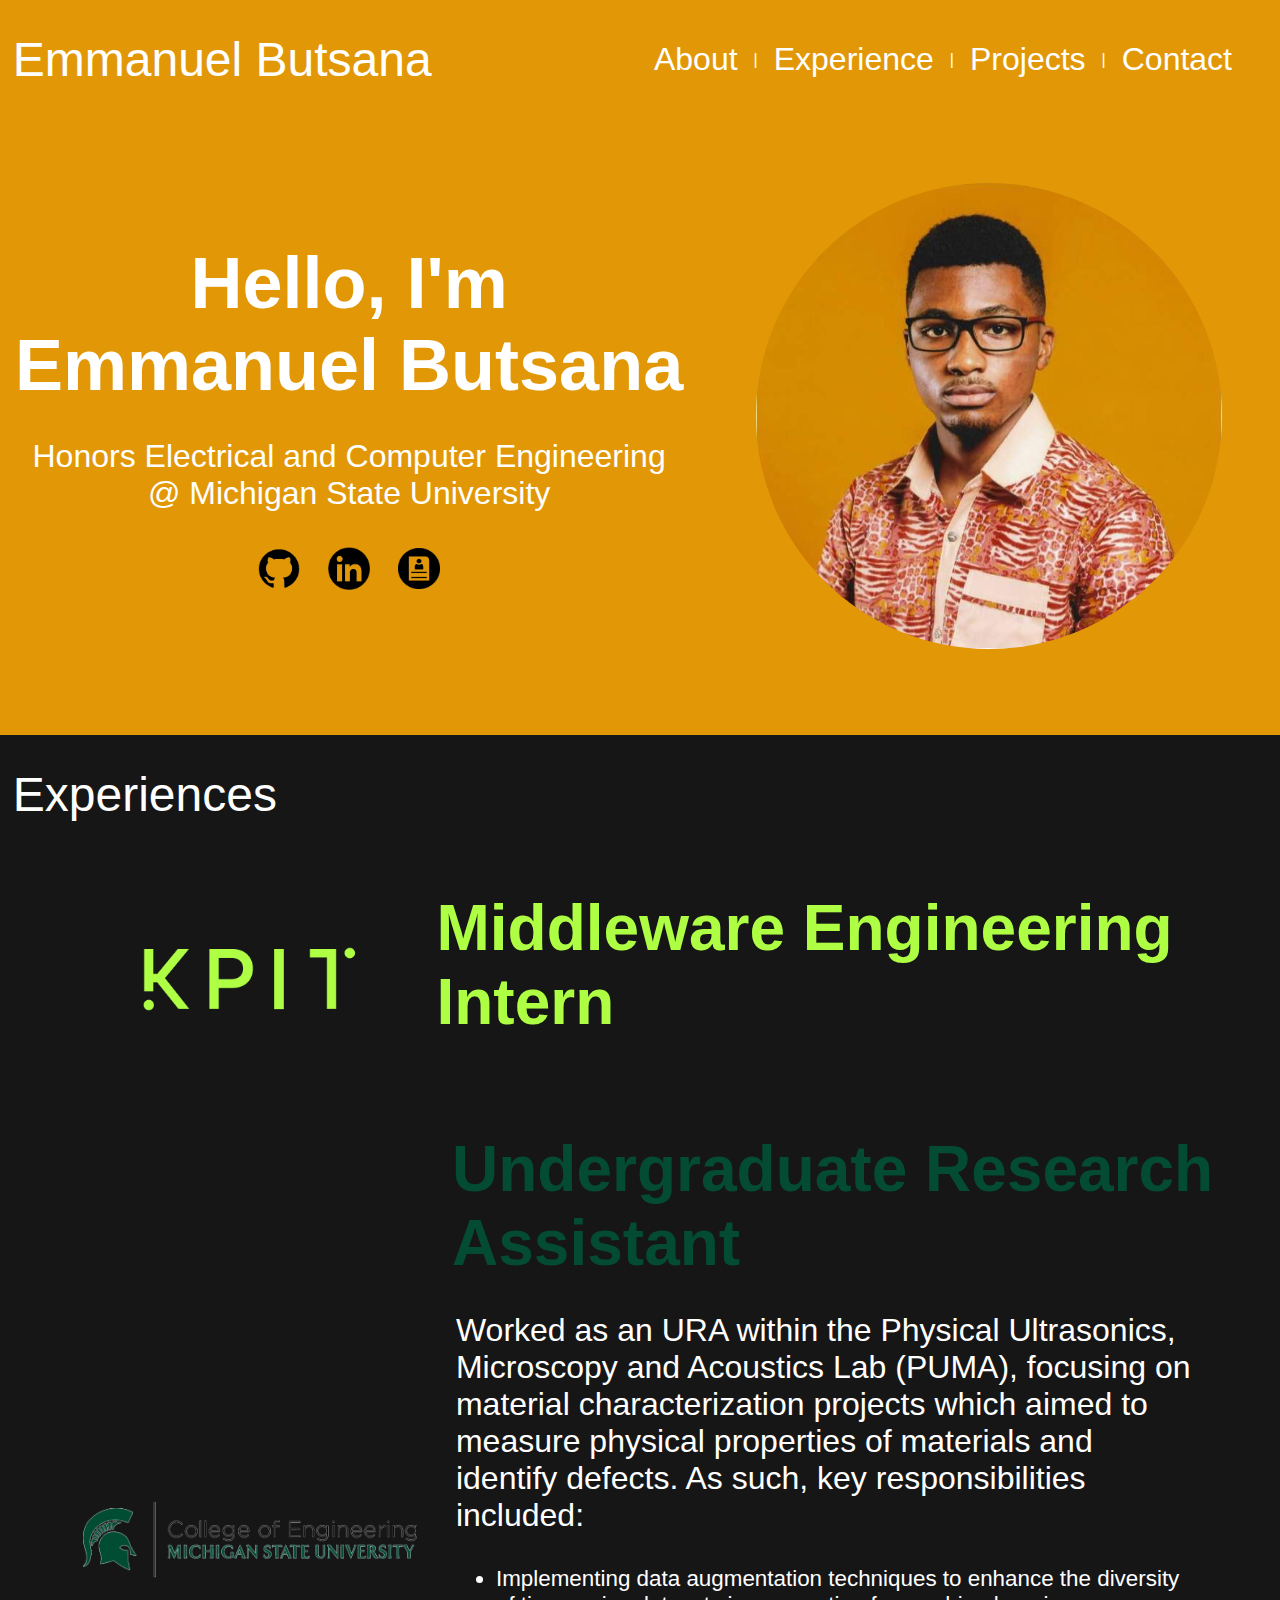
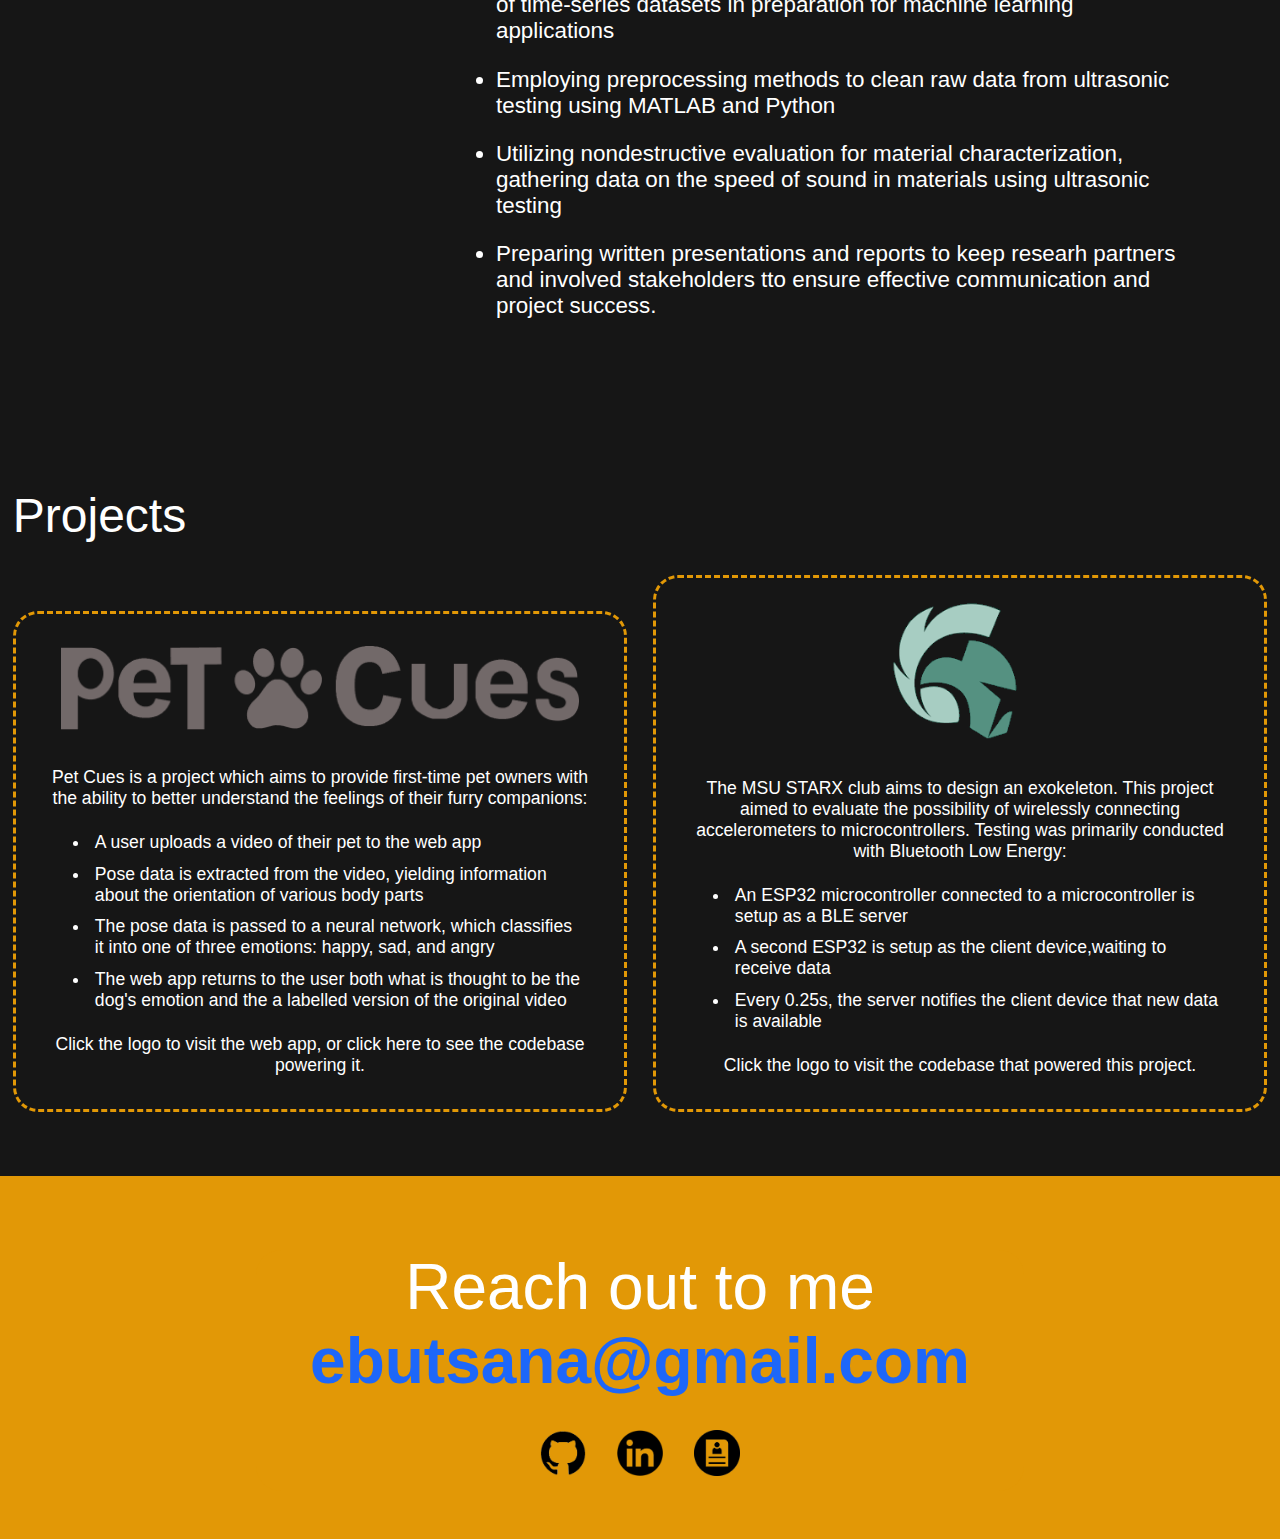
==== index.html @ bd21813c "Started adding experience 1" ====
<!DOCTYPE html>
<html>
<head>
  <meta charset="UTF-8">
  <meta name="viewport" content="width=device-width, initial-scale=1">
  <link href="./resources/css/index.css" type="text/css" rel="stylesheet">
  <link rel="icon" type="image/x-icon" href="./resources/images/favicon.png">
  <title>Emmanuel Butsana</title>
</head>
<body>
     <div class='navbar'>
          <h1 class='title'>Emmanuel Butsana </h1>
	  <div class='menuOptions'>
             <a href='#About'>About</a>
             <p class='menuSpace'> | </p>
	     <a href='#Experience'>Experience</a>
             <p class='menuSpace'> | </p>
	     <a href='#Projects'>Projects</a>
             <p class='menuSpace'> | </p>
             <a href='#Contact'>Contact</a>  
          </div>
     </div>
    
    <!--First section ("About")-->
    <div class='firstSection' id='About'>
	<div class='leftSideSection1'>
            <p class='lsSection1T1'> Hello, I'm </p>
            <p class='lsSection1T1'> Emmanuel Butsana </p>
            <div class='Spacer1'></div>
	    <p class='lsSection1T2'> Honors Electrical and Computer Engineering </p>

            <p class='lsSection1T2'> @ Michigan State University </p>
            <div class='lsSection1LH'>
                <div class='githubLogo'>
		    <a href="https://github.com/Erzatskaiser">
                        <img src="./resources/images/github.png" alt="Github">
                    </a>
                </div>

		<div class='linkedinLogo'>
                    <a href="https://www.linkedin.com/in/emmanuel-ze-butsana/">
		        <img src="./resources/images/linkedin.png" alt="LinkedIn">
                    </a>
		</div>
                
                <div class='resumeLogo'>
		    <a href="./resources/resume.pdf">
                        <img src="./resources/images/resume2.png" alt="Resume">
                    </a>
                </div>
            </div>
	</div>
	<div class='rightSideSection1'>
	    <div class='rsSection1I1'>
	        <img src="./resources/images/profile.jpg" alt="Image of Me">
	    </div>
        </div>
    </div>
    <div class="Spacer2">&nbsp;&nbsp;</div>

    <!--Second section ("Experience")-->
    <div class='secondSection' id='Experience'>
        <h1 class='title'>Experiences</h1>
        <div class='allEHolder'>
            <div class='experienceHolder'>
              <div class='MSUCoElogo'>
                <img src="./resources/images/kpit.png" alt="KPIT">
              </div>
              <div class="experienceText">
                <p class='experience2Title'>Middleware Engineering Intern</p>
              </div>
            <!--KPIT experience-->
            </div>
            <div class='experienceHolder'>
               <div class='MSUCoElogo'>
                   <img src="./resources/images/CoE.png" alt="CoE">
               </div>
               <div class='experienceText'>
	           <p class='experience1Title'>Undergraduate Research Assistant</p>
                   <div class='experience1Body'>
                   Worked as an URA within the Physical Ultrasonics, Microscopy and Acoustics Lab (PUMA), focusing on material characterization  projects
                   which aimed to measure physical properties of materials and identify defects. As such, key responsibilities included:
                   <ul class='experience1Dets'>
                       <li>Implementing data augmentation techniques to enhance the diversity of time-series datasets in preparation for machine learning applications</li>
                       <li>Employing preprocessing methods to clean raw data from ultrasonic testing using MATLAB and Python</li>
                       <li>Utilizing nondestructive evaluation for material characterization, gathering data on the speed of sound in materials using ultrasonic testing</li>
                       <li>Preparing written presentations and reports to keep researh partners and involved stakeholders tto ensure effective communication and project success.</li>
                   </ul> 
                   </div>
                </div>
            </div>
        </div>
    </div>
    

    <!--Third section("Projects")-->
    <div class="thirdSection" id="Projects">
        <h1 class='title'>Projects</h1>
        <div class='projectRow'>
            <!--Start here: Row for 4 projects -->
            <div class='projectHolder'>
                <div class='petqsLogo'>
                    <a href="https://pet-qs-mu.vercel.app/">
                        <img src="./resources/images/petqs.png" alt="PetQs">
                    </a>
                </div>
                <div class='petqsDescr'>
                Pet Cues is a project which aims to provide first-time pet owners with the ability to better understand the feelings of their furry
                companions:
                <ul class='petqsDets'>
                    <li>A user uploads a video of their pet to the web app</li>
                    <li>Pose data is extracted from the video, yielding information about the orientation of various body parts</li>
                    <li>The pose data is passed to a neural network, which classifies it into one of three emotions: happy, sad, and angry</li>
                    <li>The web app returns to the user both what is thought to be the dog's emotion and the a labelled version of the original video</li>
                </ul>
                Click the <b>logo</b> to visit the web app, or click
                <b><a class="petqsLink" href="https://github.com/MSU-AI/pet-qs/tree/main">here</a></b>
                to see the codebase powering it.
                </div>
            </div>
            
            <div class='projectHolder'>
                <div class='starxLogo'>
                    <a href="https://github.com/babamaui/esp32-starx">
                        <img src="./resources/images/StarX.png" alt="StarX">
                    </a>
                </div>
                <div class='petqsDescr'>
                The MSU STARX club aims to design an exokeleton. This project aimed to evaluate the
                possibility of wirelessly connecting accelerometers to microcontrollers. Testing was primarily
                conducted with Bluetooth Low Energy:
                <ul class='petqsDets'>
                    <li>An ESP32 microcontroller connected to a microcontroller is setup as a BLE server</li>
                    <li>A second ESP32 is setup as the client device,waiting to receive data</l>
                    <li>Every 0.25s, the server notifies the client device that new data is available</l>
                </ul>
                Click the <b>logo</b> to visit the codebase that powered this project.
                </div>
            </div>
        </div>
    </div>

    <!--Last section("Contact")-->
    <div class="fourthSection" id="Contact">
        <div class='emailReach'>
        Reach out to me
            <div class='emailAddress'>
                <a href="mailto:ebutsana@gmail.com">
                    ebutsana@gmail.com
                </a>
            </div>
            <div class='footerIcons'>
                    <div class='githubLogo'>
                        <a href="https://github.com/Erzatskaiser">
                            <img src="./resources/images/github.png" alt="Github">
                        </a>
                    </div>

                    <div class='linkedinLogo'>
                        <a href="https://www.linkedin.com/in/emmanuel-ze-butsana/">
                            <img src="./resources/images/linkedin.png" alt="LinkedIn">
                        </a>
                    </div>

                    <div class='resumeLogo'>
                        <a href="https://drive.google.com/file/d/1dKS08VZEGATgCv5RkNKvtfAXQfrnpx1d/view?usp=sharing">
                            <img src="./resources/images/resume2.png" alt="Resume">
                        </a>
                    </div>
            </div>
        </div>
    </div>
  </div>
</body>
</html>
---- resources/css/index.css ----
/*Mobile view*/
@media screen and (max-width: 900px){
    @import url('https://fonts.googleapis.com/css2?family=Inter:wght@100..900&display=swap');

    body {
        display: flex;
        flex-direction: column;
        aligh-items: center;
        width: 100vw;
        margin: 0;
        font-size: 100%;
        background-color: #e29806;
    }

    img {
        width: 100%;
        height: auto;
    }

    .menuOptions {
        display: none;
    }

    .menuSpace {
        font-family: "Inter", sans-serif;
        font-weight: 100;
        font-size: 100%;
        color: white;
        padding: 1em;
    }

    .menuOptions a {
        font-family: "Inter", sans-serif;
        font-weight: 100;
        font-size: 200%;
        text-decoration: none;
        color: white;
    }

    .menuOptions a:hover {
        font-family: "Inter", sans-serif;
        font-weight: 600;
        font-size: 200%;
        text-decoration: none;
        color: #1d67f9;

    }

    .Spacer1 {
        padding: 1em;
    }

    .Spacer2 {
        margin-top: 2%;
        height: 10%;
    }

    .Spacer3 {
        margin-top: 5%;
        height: 50%;
        background-color: #161616;
    }

    .githubLogo {
        width: auto;
    }

    .MSUCoElogo {
        width: 70%;
        padding-left: 1.2em;
        padding-right: 1.2em;
    }

    .MSUCoElogo img {
        width: 100%;
        height: auto;
    }

    .githubLogo img {
        width: 60%;
        height: auto;
        margin: auto;
    }

    @keyframes shaking {
        from {
            transform: rotate(0turn);
        }

        to {
            transform: rotate(1turn);
        }
    }

    .githubLogo img:hover {
        width: 60%;
        height: auto;
        margin: auto;
        animation: shaking 120ms 1 linear;
    }

    .linkedinLogo {
        width: auto;
    }

    .linkedinLogo img {
        width: 60%;
        height: auto;
        margin: auto;
    }

    .linkedinLogo img:hover{
        width: 60%;
        height: auto;
        margin: auto;
        animation: shaking 120ms 1 linear;
    }

    .resumeLogo {
        width: auto;
    }

    .resumeLogo img {
        width: 60%;
        height: auto;
        margin: auto;
    }

    .resumeLogo img:hover{
        width: 60%;
        height: auto;
        margin: auto;
        animation: shaking 120ms 1 linear;
    }

    .rsSection1I1 img {
        width: 120%;
        max-width: 120%;
        border-radius: 50%;
    }

    .rsSection1I1 img:hover{
        box-shadow: 0 0 5px 10px #f0a105;
    }

    .navbar {
        display: flex;
        justify-content: space-between;
        align-items: center;
        width: 100%;
        margin-bottom: 5%;
        background-color: #e29806;
    }

    .firstSection{
        display: flex;
        flex-direction: column;
        background-color: #e29806;
        margin: auto;
        width: 100%;
    }

    .secondSection{
        display: flex;
        flex-direction: column;
        background-color: #161616;
        margin: auto;
        padding-bottom: 3em;
        width: 100%;
    }

    .thirdSection{
        display: flex;
        flex-direction: column;
        background-color: #161616;
        padding-bottom: 3em;
    }

    .fourthSection{
        display:flex;
        align-items:center;
        flex-direction: column;
        background-color: #e29806;
        padding-top: 2em;
        padding-bottom:1em;
        text-align: center;
    }

    .allEHolder {
        display: flex;
        flex-direction: column;
        align-items: center;
    }

    .experienceHolder{
        display: flex;
        border-radius: 25px;
        flex-direction: column;
        align-items: center;
        color: white;
        width: 75%;
        padding: 1.5em;
    }

    .experienceHolder:hover{
        color: #0a0a0a;
        border-style: solid;
        box-shadow: 0 0 5px 10px #0a0a0a;
    }

    .experience1Title{
        font-family: "Inter", sans-serif;
        padding-bottom: 0.5em;
        font-weight: 800;
        font-size: 160%;
        color: #034c33;
        margin: auto;
    }

    .experience2Title{
      font-family: "Inter", sans-serif;
      padding-bottom: 0.5em;
      font-weight: 800;
      font-size: 160%;
      color: #AEFE44;
      margin: auto;
    }

    .experience1Body{
        font-family: "Inter", sans-serif;
        font-weight: 100;
        font-size: 130%;
        color: white;
        width: 95%;
        margin: auto;
    }

    .experienceText{
        display: flex;
        width:90%;
        flex-direction: column;
        align-items: end;
    }

    .experience1Dets li{
        margin-bottom: 1em;
        font-size: 70%;
    }

    .projectRow{
        display: flex;
        align-items: center;
        width: 95%;
        margin: auto;
    }

    .projectHolder{
        display: flex;
        flex-direction: column;
        font-family: "Inter", sans-serif;
        color: #e29806;
        align-items: center;
        text-align: center;
        width: 35%;
        padding: 1em;
        margin: auto;
        border-radius: 25px;
        margin-bottom: 1em;
        border-style: dashed;
    }

    .petqsLink{
        color: white;
        text-decoration: none;
    }

    .petqsDets li{
        padding: 0.3em;
    }

    .petqsDets{
        display: none;
        flex-direction: column;
        text-align: start;
    }

    .petqsDescr{
        font: "Inter", sans-serif;
        font-weight: 100;
        font-size: 90%;
        color: white;
        margin-top: 1em;
        margin-bottom: 1em;
        margin-left: 1em;
        margin-right: 1em;
    }

    .projectHolder:hover{
        color: #1d67f9;
        box-shadow: 0 0 5px 10px #1d67f9;
    }

    .petqsLogo{
        padding: 1em;
        width: 90%;
        height: auto;
        margin: auto;
    }

    .starxLogo{
        width: 30%;
        height: auto;
    }

    .lsSection1LH{
        display: flex;
        flex-direction: row;
        margin-top: 5%;
        width: 90%;
        margin-bottom: 1.5em;
        justify-content: center;
        align-items: center;
        padding: 0%;
    }

    .footerIcons{
        display: flex;
        flex-direction: row;
        margin-top: 0.1em;
        width: 50%;
        justify-content: center;
        align-items: center;
        padding: 0%;
    }

    .leftSideSection1{
        display: flex;
        flex-direction: column;
        font-family: "Inter", sans-serif;
        color: white;
        width: 90%;
        align-items: center;
        text-align: center;
        margin: auto;
    }

    .lsSection1T1{
        font-size: 3em;
        font-weight: 800;
        margin: auto;
        text-align: center;
    }

    .lsSection1T2{
        font-size: 2em;
        font-weight: 100;
        margin: auto;
        margin-top: -0.5em;
        margin-bottom: 0.5em;
    }

    .rightSideSection1{
        width: 40%;
        margin: auto;
        text-align: center;
    }

    .emailReach{
        display: flex;
        flex-direction:  column;
        font-family: "Inter", sans-serif;
        font-weight: 200;
        font-size: 250%;
        color: white;
        background-color: #e29806;
        border-radius: 25px;
        margin-top: 0.4em;
        width: 90%;
        align-items: center;
        justify-content: center;
    }

    .emailAddress{
        color: #1d67f9;
        font-size: 70%;
        font-weight: 700;
    }

    .emailAddress a{
        color: #1d67f9;
        text-decoration: none;
    }

    .title {
        font-family: "Inter", sans-serif;
        font-weight: 200;
        font-size: 2em;
        color:white;
        margin-left: 2%;
    }

}

/*Desktop view*/
@media screen and (min-width: 900px){
    @import url('https://fonts.googleapis.com/css2?family=Inter:wght@100..900&display=swap');

    body {
        display: flex;
        flex-direction: column;
        aligh-items: center;
        width: 100vw;
        margin: 0;
        font-size: 100%;
        background-color: #e29806;
    }

    img {
        width: 100%;
        height: auto;
    }

    .menuOptions {
        display: flex;
        align-items: center;
        padding-right: 3em;
        float: right;
    }

    .menuSpace {
        font-family: "Inter", sans-serif;
        font-weight: 100;
        font-size: 100%;
        color: white;
        padding: 1em;
    }

    .menuOptions a {
        font-family: "Inter", sans-serif;
        font-weight: 100;
        font-size: 200%;
        text-decoration: none;
        color: white;
    }

    .menuOptions a:hover {
        font-family: "Inter", sans-serif;
        font-weight: 100;
        font-size: 200%; 
        text-decoration: none;
        color: #1d67f9;

    }

    .Spacer1 {
        padding: 1em;
    }

    .Spacer2 {
        margin-top: 5%;
        height: 50%;
    }

    .Spacer3 {
        margin-top: 5%;
        height: 50%;
        background-color: #161616;
    }

    .githubLogo {
        width: auto;
    }

    .MSUCoElogo {
        width: 30%;
        padding-left: 1.2em;
        padding-right: 1.2em;
    }

    .MSUCoElogo img {
        width: 100%;
        height: auto;
    }

    .githubLogo img {
        width: 60%;
        height: auto;
        margin: auto;
    }

    @keyframes shaking {
        from {
            transform: rotate(0turn);
        }

        to {
            transform: rotate(1turn);
        }
    }

    .githubLogo img:hover {
        width: 60%;
        height: auto;
        margin: auto;
        animation: shaking 120ms 1 linear;
    }

    .linkedinLogo {
        width: auto;
    }

    .linkedinLogo img {
        width: 60%;
        height: auto;
        margin: auto;
    }

    .linkedinLogo img:hover{
        width: 60%;
        height: auto;
        margin: auto;
        animation: shaking 120ms 1 linear;
    }

    .resumeLogo {
        width: auto;
    }

    .resumeLogo img {
        width: 60%;
        height: auto;
        margin: auto;
    }

    .resumeLogo img:hover{
        width: 60%;
        height: auto;
        margin: auto;
        animation: shaking 120ms 1 linear;
    }

    .rsSection1I1 img {
        width: 80%;
        max-width: 100%;
        border-radius: 50%;
    }

    .rsSection1I1 img:hover{
        margin: auto;
        box-shadow: 0 0 5px 10px #f0a105;
    }

    .navbar {
        display: flex;
        justify-content: space-between;
        align-items: center;
        width: 100%;
        margin-bottom: 5%;
        background-color: #e29806;
    }

    .firstSection{
        display: flex;
        flex-direction: row;
        background-color: #e29806;
        margin: auto;
        width: 100%;
    }

    .secondSection{
        display: flex;
        flex-direction: column;
        background-color: #161616;
        margin: auto;
        padding-bottom: 5em;
        width: 100%;
    }

    .thirdSection{
        display: flex;
        flex-direction: column;
        background-color: #161616;
        padding-bottom: 3em;
    }

    .fourthSection{
        display:flex;
        align-items:center;
        flex-direction: column;
        background-color: #e29806;
        padding-top: 3em;
        padding-bottom:3em;
        text-align: center;
    }

    .allEHolder {
        display: flex;
        flex-direction: column;
        align-items: center;
    }

    .experienceHolder{
        display: flex;
        border-radius: 25px;
        flex-direction: row;
        align-items: center;
        color: white;
        width: 90%;
        padding: 1.5em;
    }

    .experienceHolder:hover{
        color: #0a0a0a;
        border-style: solid;
        box-shadow: 0 0 5px 10px #0a0a0a;
    }

    .experience1Title{
        font-family: "Inter", sans-serif;
        padding-bottom: 0.5em;
        font-weight: 800;
        font-size: 400%;
        color: #034c33;
        margin: auto;
        padding-left: 2%;
    }

    .experience2Title{
      font-family: "Inter", sans-serif;
      padding-bottom: 0.5em;
      font-weight: 800;
      font-size: 400%;
      color: #AEFE44;
      margin: auto;
    }

    .experience1Body{
        font-family: "Inter", sans-serif;
        font-weight: 100;
        font-size: 200%;
        color: white;
        width: 95%;
        margin: auto;
    }

    .experienceText{
        display: flex;
        width:70%;
        flex-direction: column;
        align-items: end;
    }

    .experience1Dets li{
        margin-bottom: 1em;
        font-size: 70%;
    }

    .projectRow{
        display: flex;
        flex-direction: row;
        align-items: center;
        margin: auto;
    }

    .projectHolder{
        display: flex;
        flex-direction: column;
        font-family: "Inter", sans-serif;
        color: #e29806;
        align-items: center;
        text-align: center;
        max-width: 45%;
        padding: 1em;
        margin: auto;
        border-radius: 25px;
        margin-bottom: 1em;
        border-style: dashed;
    }

    .petqsLink{
        color: white;
        text-decoration: none;
    }

    .petqsDets li{
        padding: 0.3em;
    }

    .petqsDets{
        display: flex;
        flex-direction: column;
        text-align: start;
    }

    .petqsDescr{
        font: "Inter", sans-serif;
        font-weight: 100;
        font-size: 110%;
        color: white;
        margin-top: 1em;
        margin-bottom: 1em;
        margin-left: 1em;
        margin-right: 1em;
    }

    .projectHolder:hover{
        color: #1d67f9;
        box-shadow: 0 0 5px 10px #1d67f9;
    }

    .petqsLogo{
        padding: 1em;
        width: 90%;
        height: auto;
        margin: auto;
    }

    .starxLogo{
        width: 30%;
        height: auto;
    }

    .lsSection1LH{
        display: flex;
        flex-direction: row;
        margin-top: 5%;
        width: 30%;
        justify-content: center;
        align-items: center;
        padding: 0%;
    }

    .footerIcons{    
        display: flex;
        flex-direction: row;
        margin-top: 0.3em;
        width: 30%;
        justify-content: center;
        align-items: center;
        padding: 0%;
    }

    .leftSideSection1{
        display: flex;
        flex-direction: column;
        font-family: "Inter", sans-serif;
        color: white;
        width: 60%;
        align-items: center;
        text-align: center;
        margin: auto;
    }

    .lsSection1T1{
        font-size: 4.5em;
        font-weight: 800;
        margin: auto;
    }

    .lsSection1T2{
        font-size: 2em;
        font-weight: 100;
        margin: auto;
    }

    .rightSideSection1{
        width: 50%;
        margin: auto;
        text-align: center;    
    }

    .emailReach{
        display: flex;
        flex-direction:  column;
        font-family: "Inter", sans-serif;
        font-weight: 200;
        font-size: 400%;
        color: white;
        background-color: #e29806;
        border-radius: 25px;
        margin-top: 0.4em;
        width: 60%;
        align-items: center;
        justify-content: center;
    }

    .emailAddress{
        color: #1d67f9;
        font-weight: 700;
    }

    .emailAddress a{
        color: #1d67f9;
        text-decoration: none;
    }

    .title {
        font-family: "Inter", sans-serif;
        font-weight: 200;
        font-size: 3em;
        color:white;
        margin-left: 1%;
    }
}
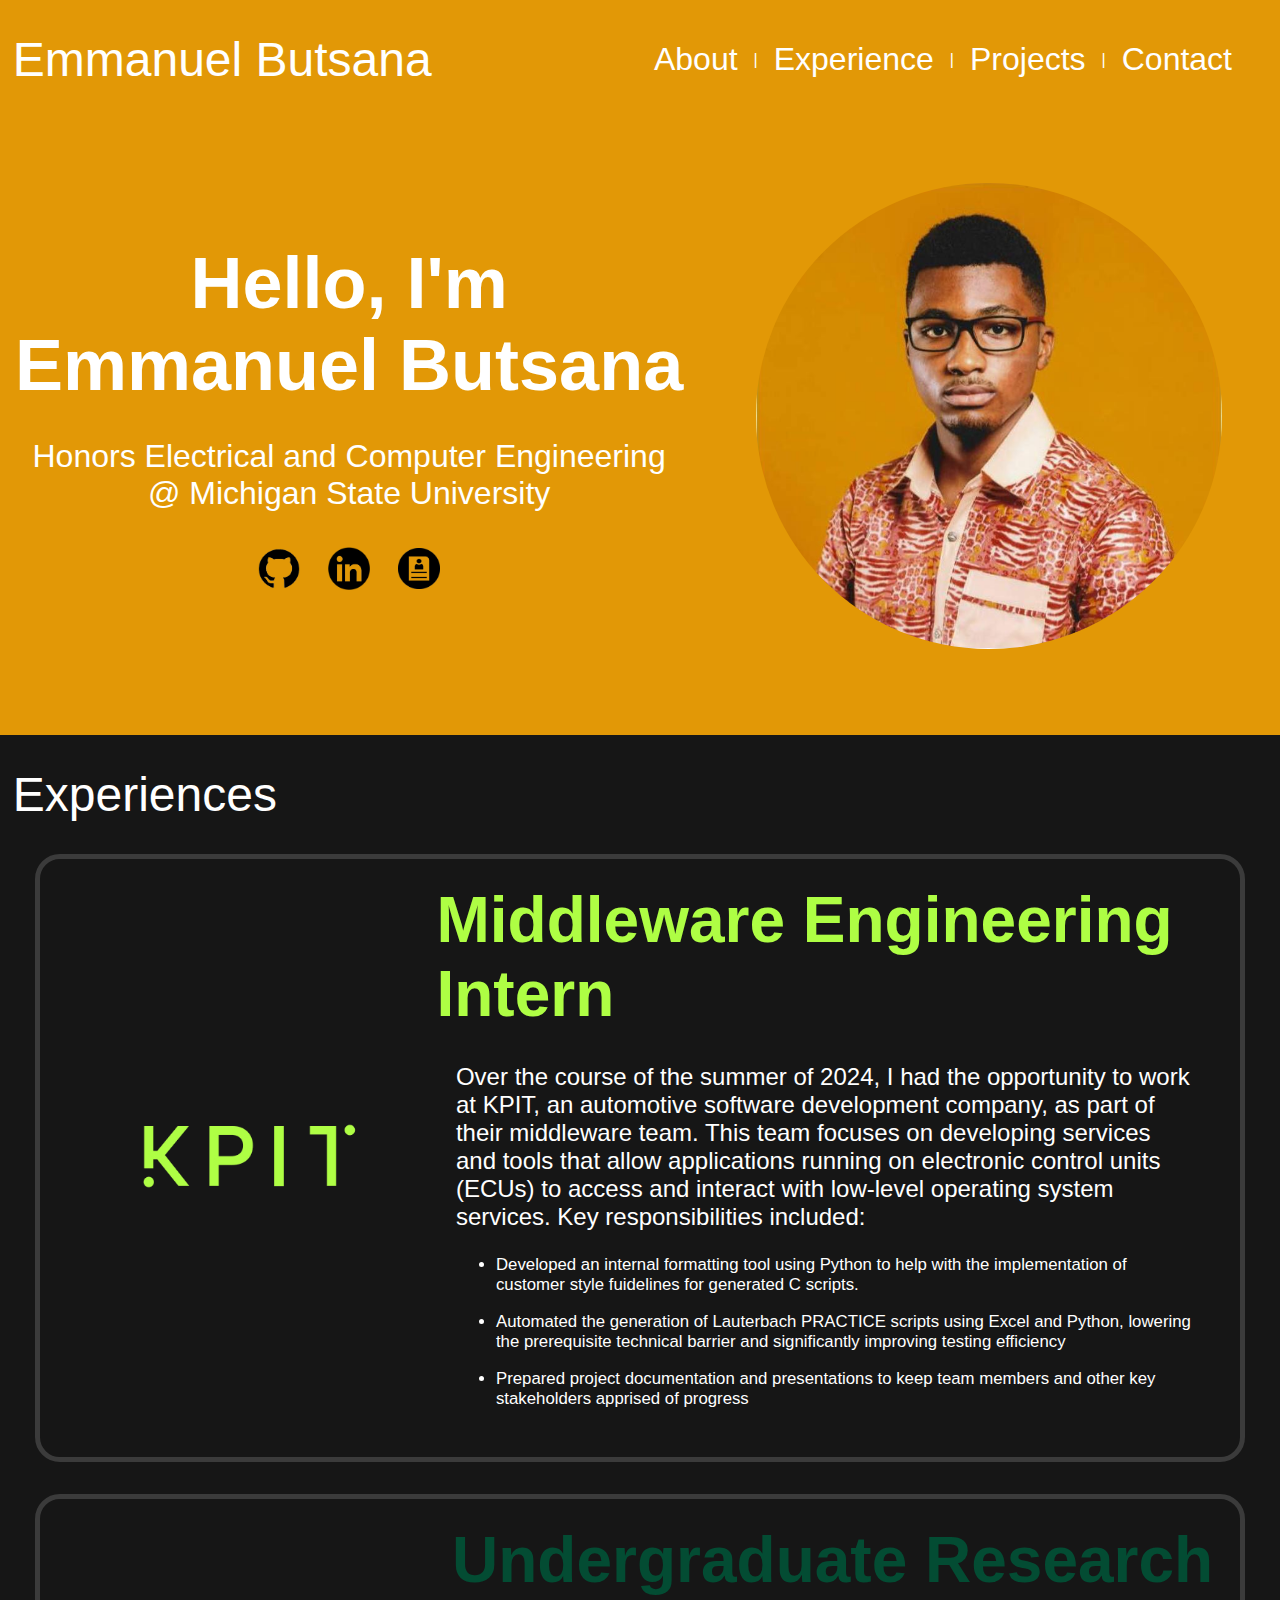
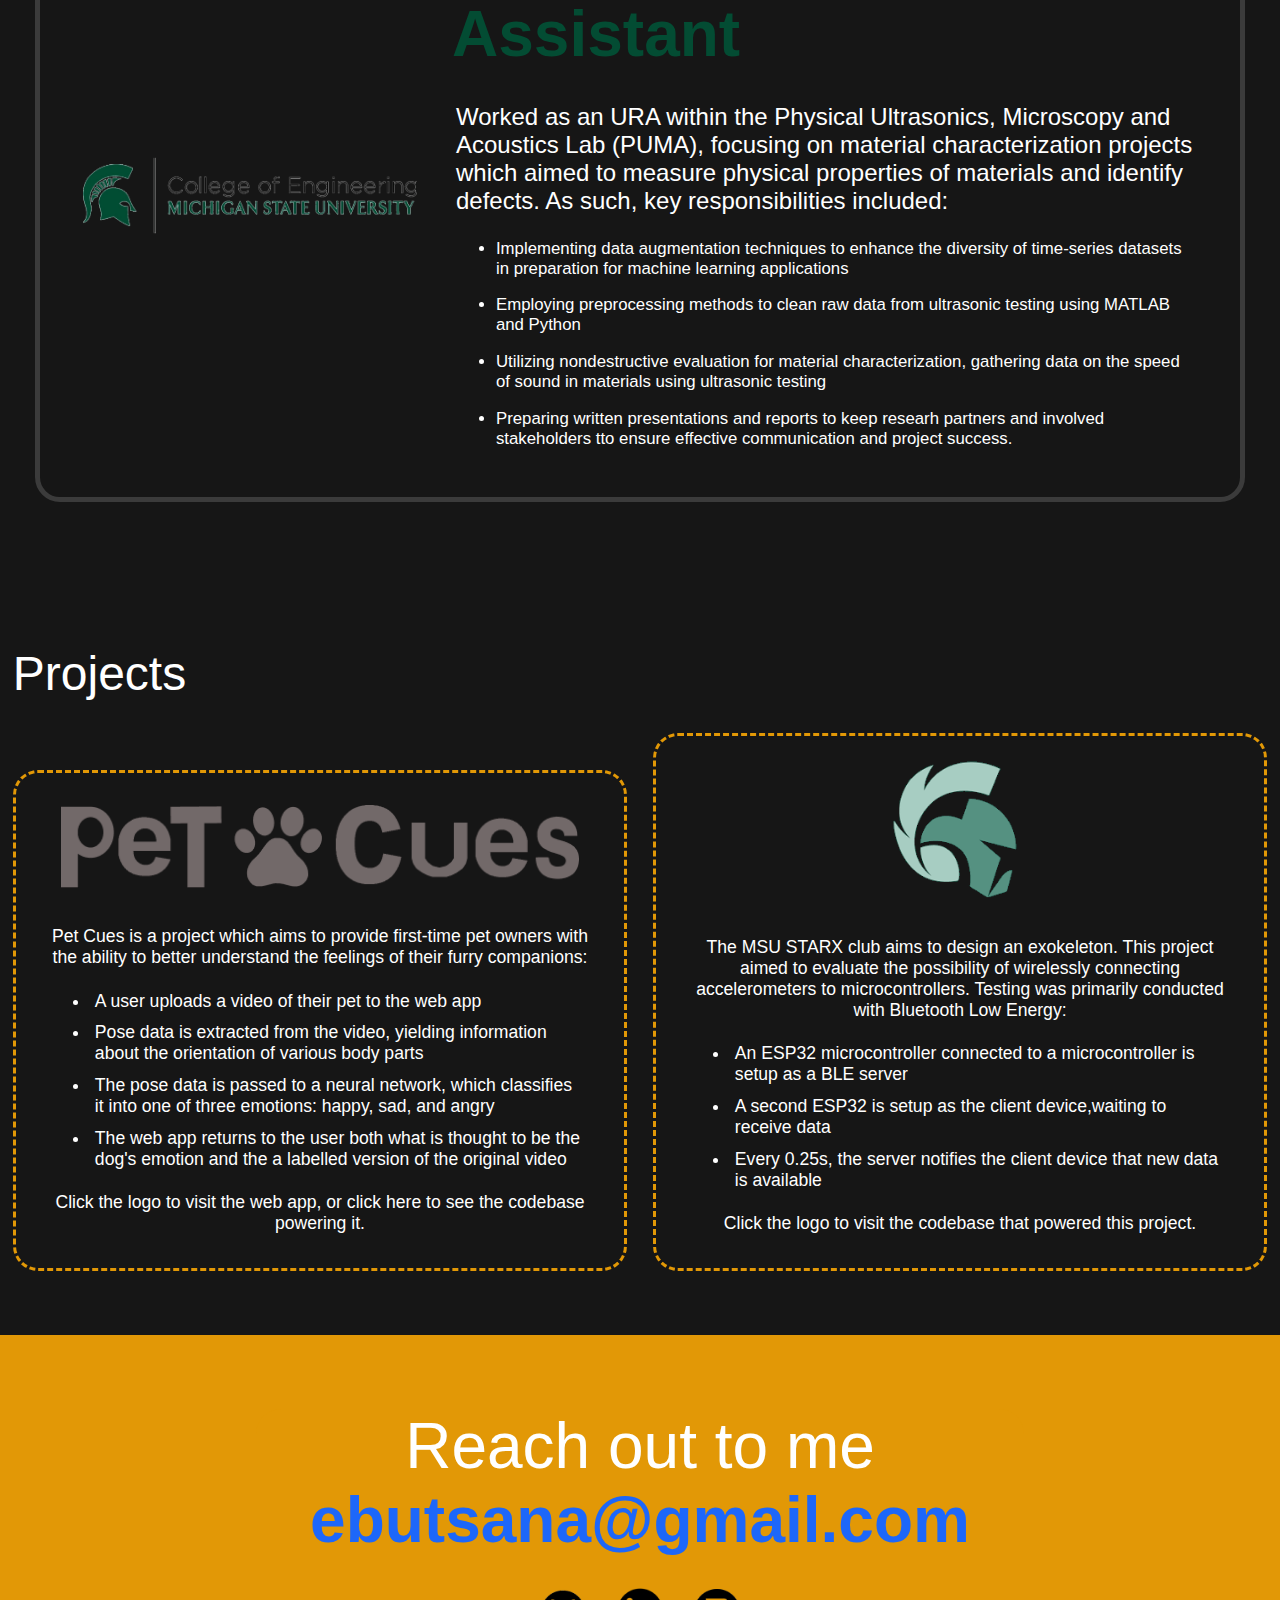
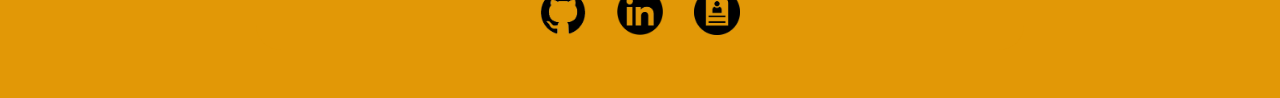
==== commit 51034f19: "Completed experience 1" ====
--- a/index.html
+++ b/index.html
@@ -68,15 +68,22 @@
               </div>
               <div class="experienceText">
                 <p class='experience2Title'>Middleware Engineering Intern</p>
+                <div class=experience1Body>
+                Over the course of the summer of 2024, I had the opportunity to work at KPIT, an automotive software development company, as part of their middleware team. This team focuses on developing services and tools that allow applications running on electronic control units (ECUs) to access and interact with low-level operating system services. Key responsibilities included: 
+                  <ul class="experience1Dets">
+                    <li>Developed an internal formatting tool using Python to help with the implementation of customer style fuidelines for generated C scripts.</li>
+                    <li>Automated the generation of Lauterbach PRACTICE scripts using Excel and Python, lowering the prerequisite technical barrier and significantly improving testing efficiency</li>
+                    <li>Prepared project documentation and presentations to keep team members and other key stakeholders apprised of progress</li>
+                  </ul>
+                </div>
               </div>
-            <!--KPIT experience-->
             </div>
             <div class='experienceHolder'>
                <div class='MSUCoElogo'>
                    <img src="./resources/images/CoE.png" alt="CoE">
                </div>
                <div class='experienceText'>
-	           <p class='experience1Title'>Undergraduate Research Assistant</p>
+	             <p class='experience1Title'>Undergraduate Research Assistant</p>
                    <div class='experience1Body'>
                    Worked as an URA within the Physical Ultrasonics, Microscopy and Acoustics Lab (PUMA), focusing on material characterization  projects
                    which aimed to measure physical properties of materials and identify defects. As such, key responsibilities included:
--- a/resources/css/index.css
+++ b/resources/css/index.css
@@ -606,12 +606,16 @@
         align-items: center;
         color: white;
         width: 90%;
+        border-style: solid;
+        border-width: 5px;
+        border-color: #3b3b3b;
         padding: 1.5em;
+        margin-bottom: 2em;
     }
 
     .experienceHolder:hover{
         color: #0a0a0a;
-        border-style: solid;
+        border-style: solid 10px;
         box-shadow: 0 0 5px 10px #0a0a0a;
     }
 
@@ -637,7 +641,7 @@
     .experience1Body{
         font-family: "Inter", sans-serif;
         font-weight: 100;
-        font-size: 200%;
+        font-size: 150%;
         color: white;
         width: 95%;
         margin: auto;
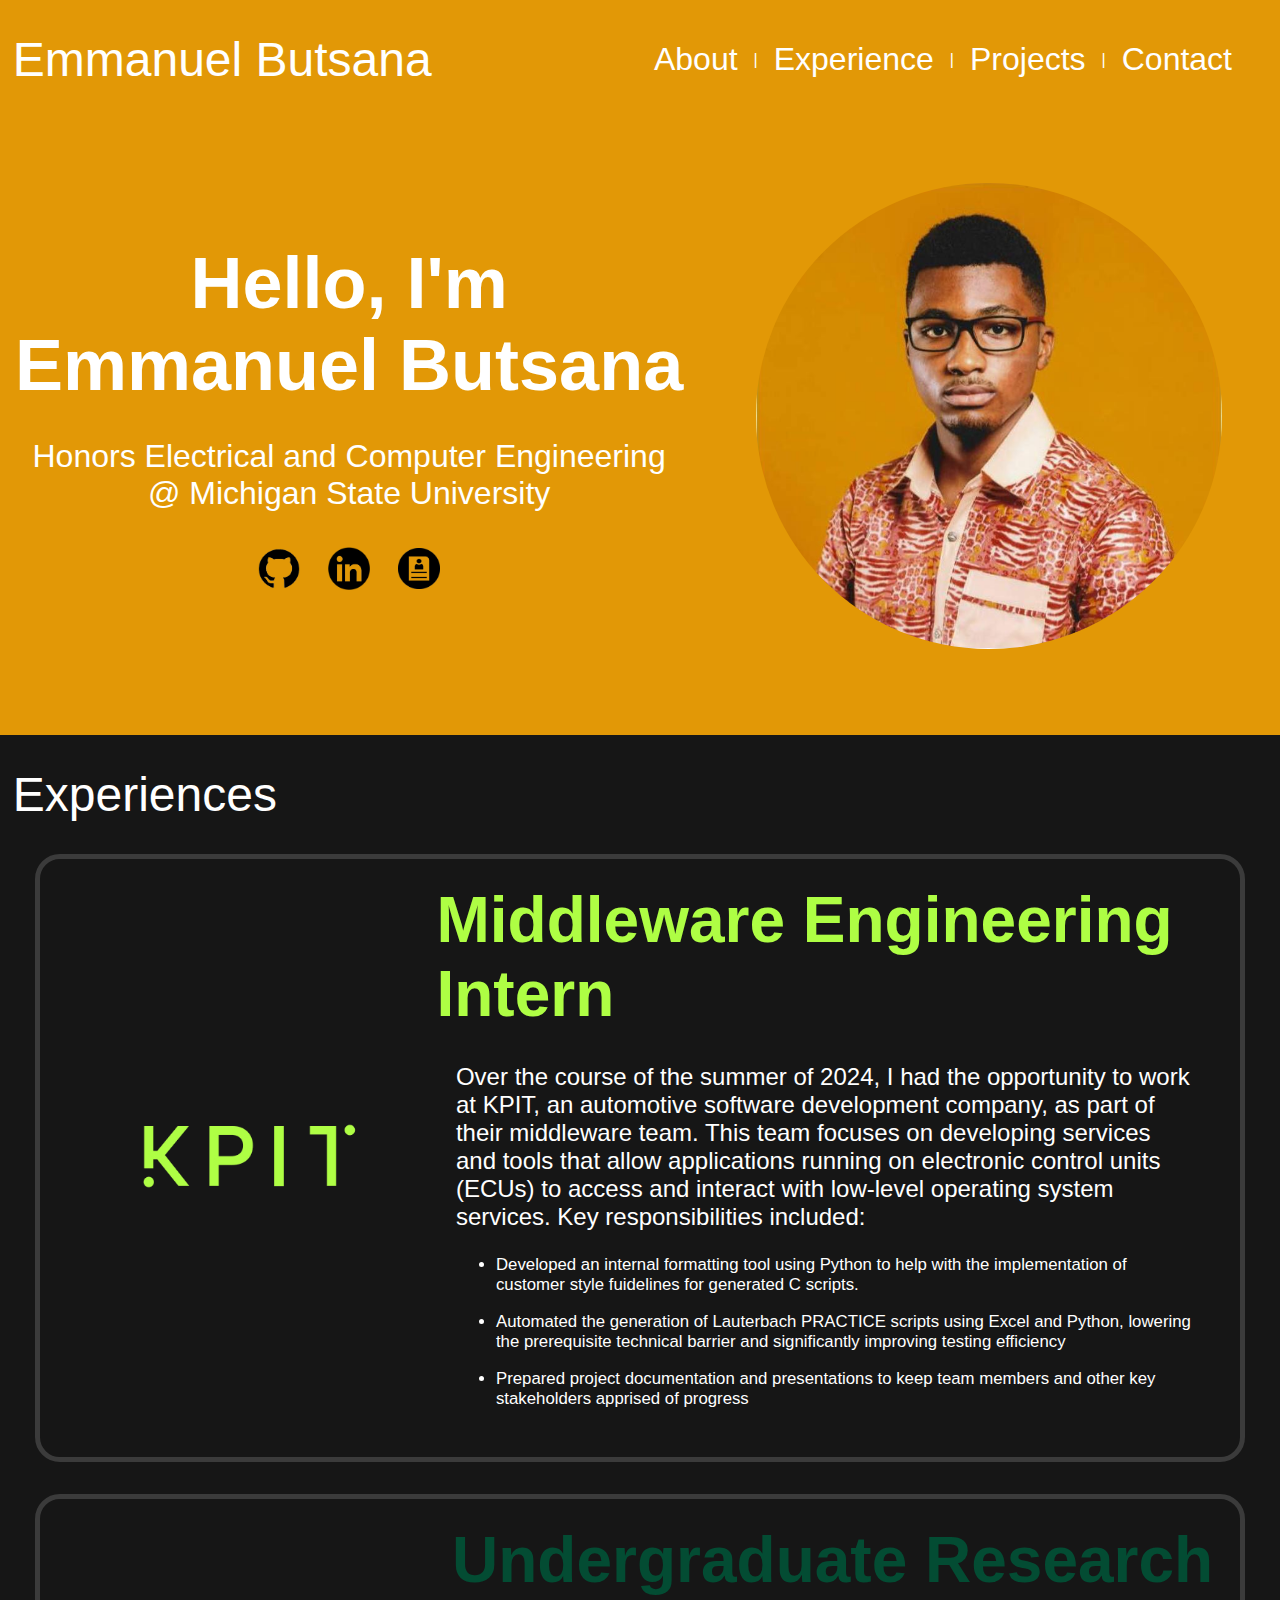
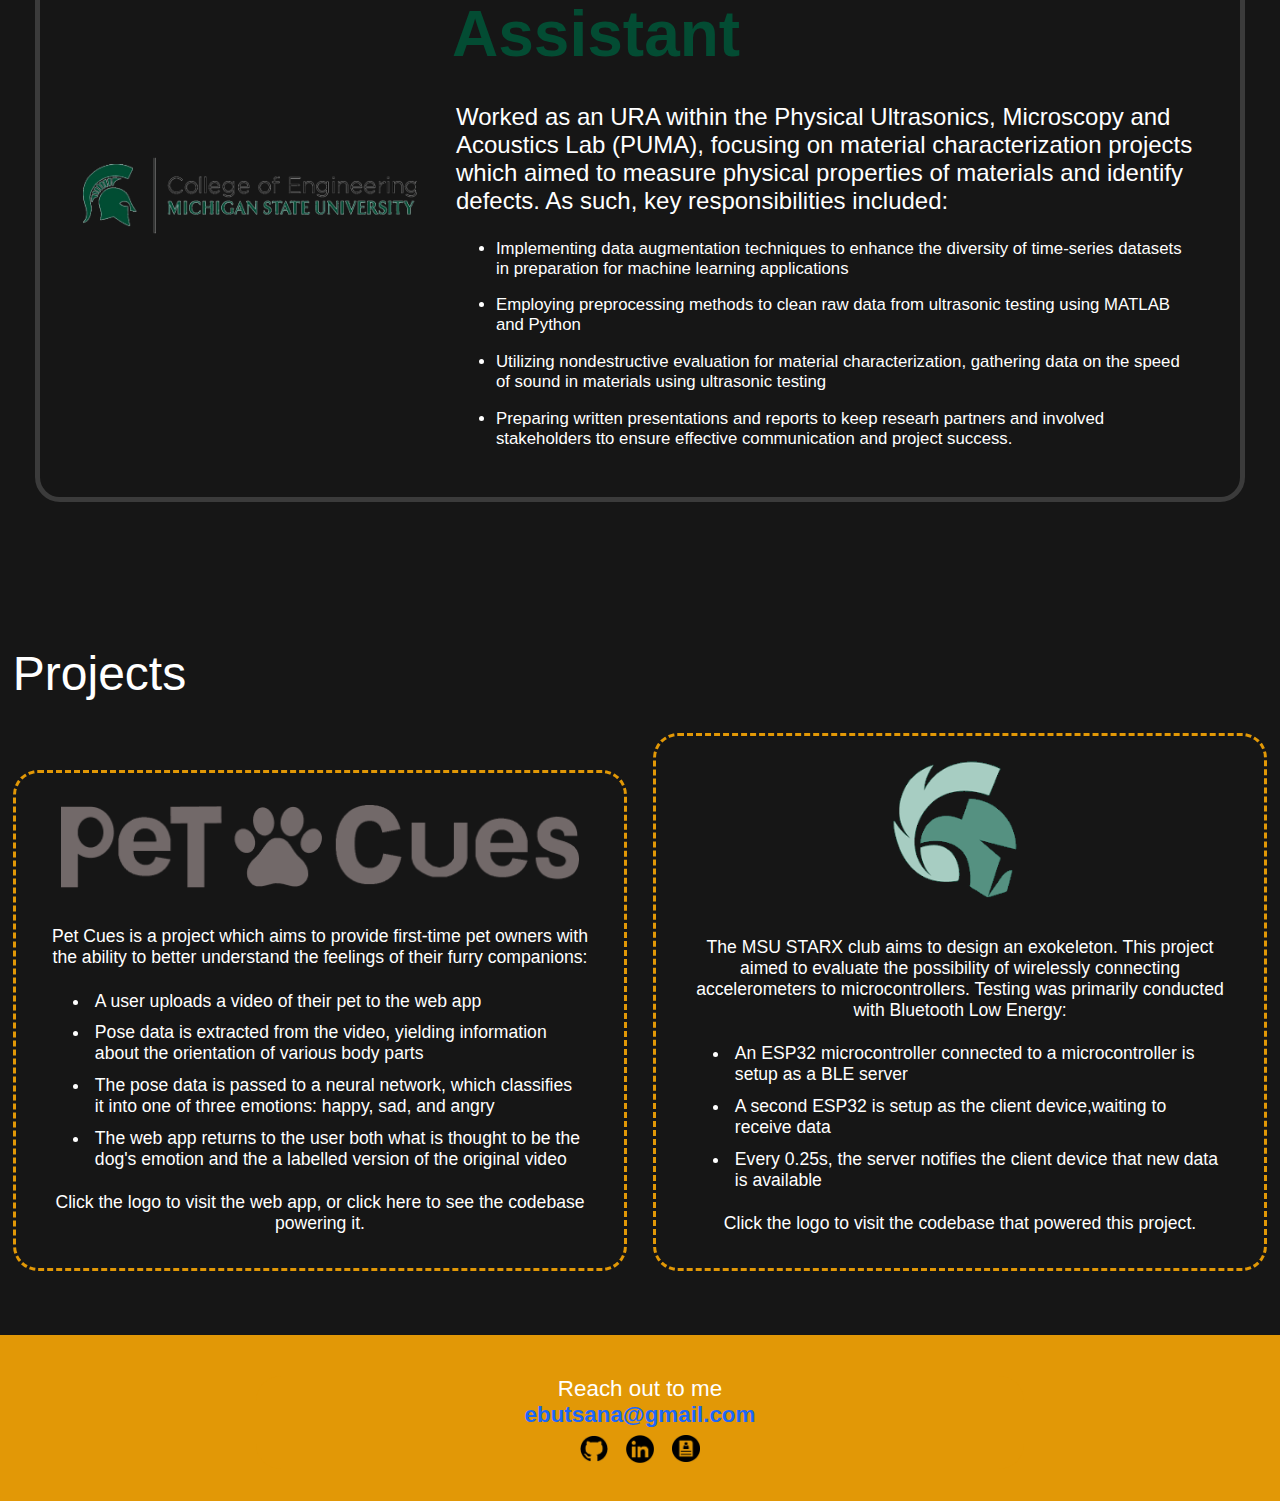
==== commit fd030faa: "Updated resume" ====
--- a/index.html
+++ b/index.html
@@ -170,7 +170,7 @@
                     </div>
 
                     <div class='resumeLogo'>
-                        <a href="https://drive.google.com/file/d/1dKS08VZEGATgCv5RkNKvtfAXQfrnpx1d/view?usp=sharing">
+                        <a href="./resources/resume.pdf">
                             <img src="./resources/images/resume2.png" alt="Resume">
                         </a>
                     </div>
--- a/resources/css/index.css
+++ b/resources/css/index.css
@@ -181,7 +181,7 @@
         align-items:center;
         flex-direction: column;
         background-color: #e29806;
-        padding-top: 2em;
+        padding-top: 1em;
         padding-bottom:1em;
         text-align: center;
     }
@@ -199,7 +199,11 @@
         align-items: center;
         color: white;
         width: 75%;
+        border-style: solid;
+        border-width: 5px;
+        border-color: #3b3b3b;
         padding: 1.5em;
+        margin-bottom: 2em;
     }
 
     .experienceHolder:hover{
@@ -326,8 +330,8 @@
     .footerIcons{
         display: flex;
         flex-direction: row;
-        margin-top: 0.1em;
-        width: 50%;
+        margin-top: 0.5em;
+        width: 20%;
         justify-content: center;
         align-items: center;
         padding: 0%;
@@ -370,7 +374,7 @@
         flex-direction:  column;
         font-family: "Inter", sans-serif;
         font-weight: 200;
-        font-size: 250%;
+        font-size: 150%;
         color: white;
         background-color: #e29806;
         border-radius: 25px;
@@ -588,8 +592,8 @@
         align-items:center;
         flex-direction: column;
         background-color: #e29806;
-        padding-top: 3em;
-        padding-bottom:3em;
+        padding-top: 2em;
+        padding-bottom:2em;
         text-align: center;
     }
 
@@ -738,7 +742,7 @@
         display: flex;
         flex-direction: row;
         margin-top: 0.3em;
-        width: 30%;
+        width: 18%;
         justify-content: center;
         align-items: center;
         padding: 0%;
@@ -778,7 +782,7 @@
         flex-direction:  column;
         font-family: "Inter", sans-serif;
         font-weight: 200;
-        font-size: 400%;
+        font-size: 140%;
         color: white;
         background-color: #e29806;
         border-radius: 25px;
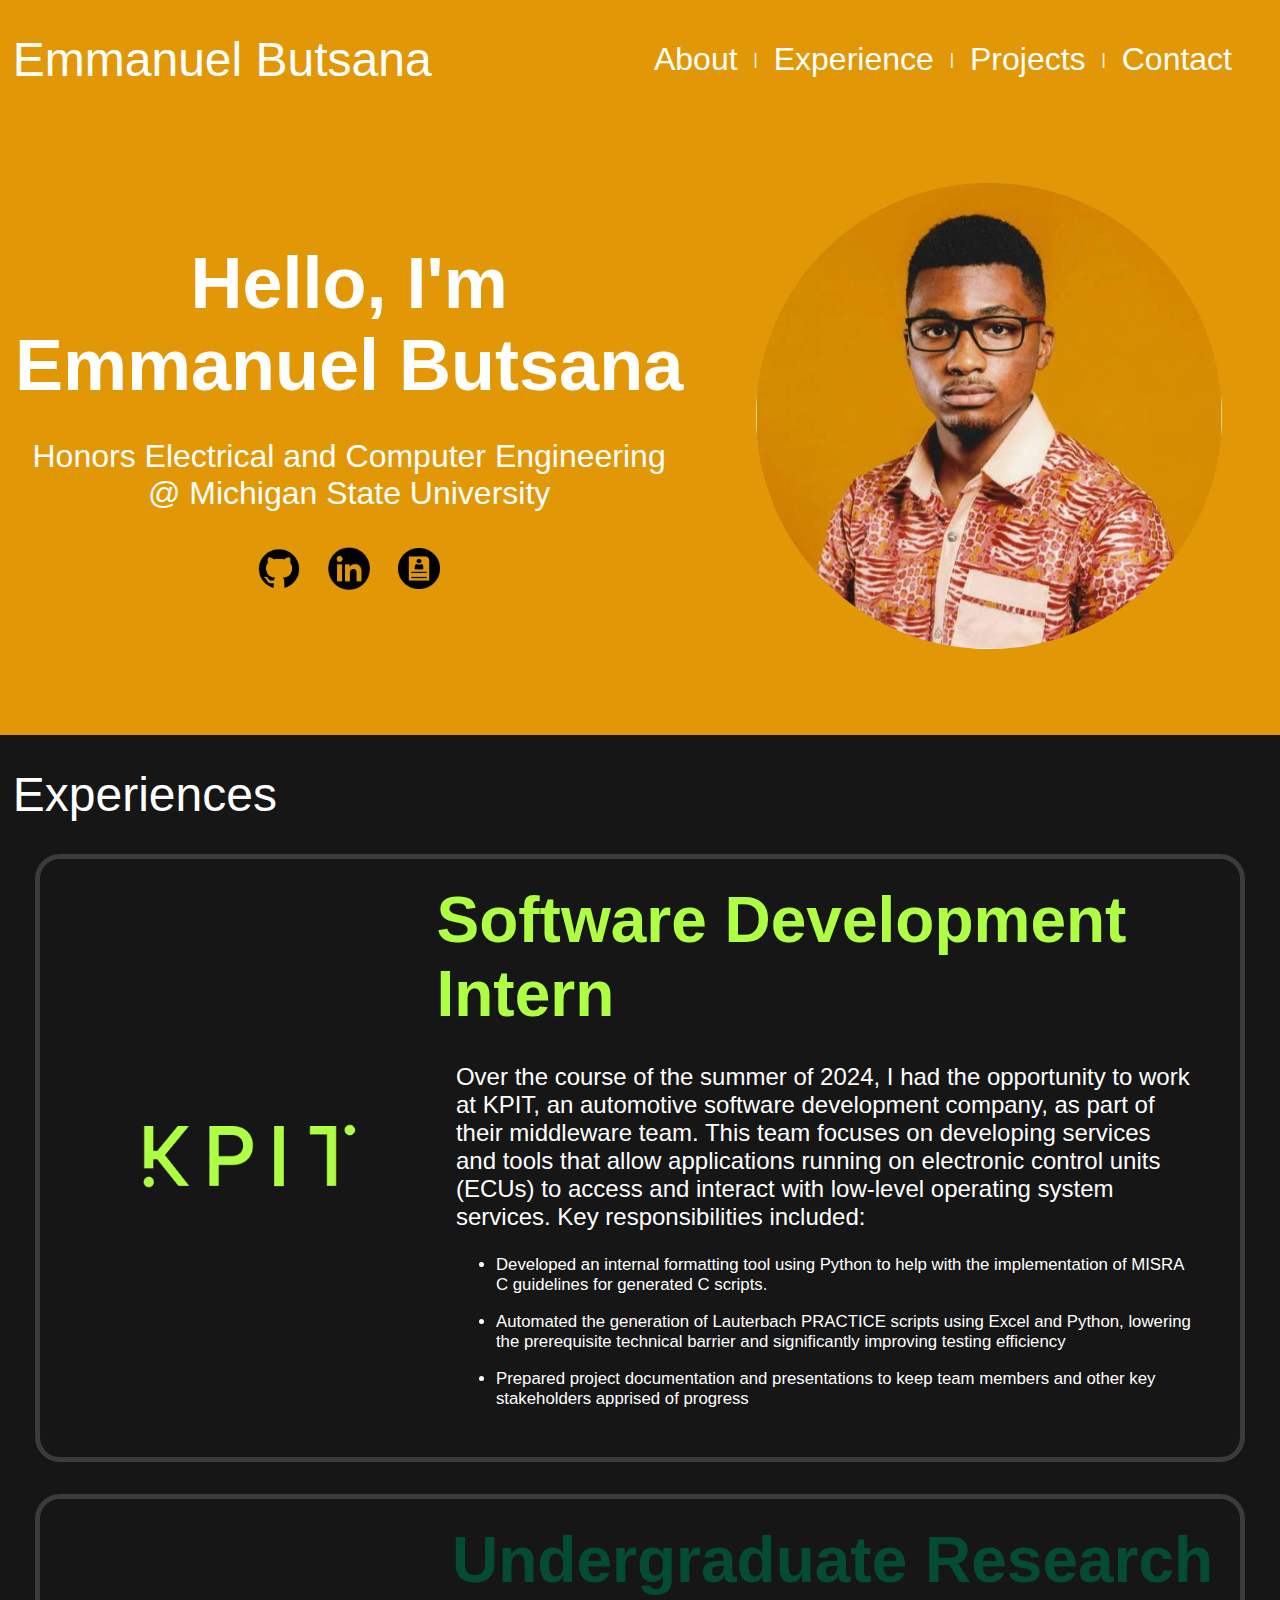
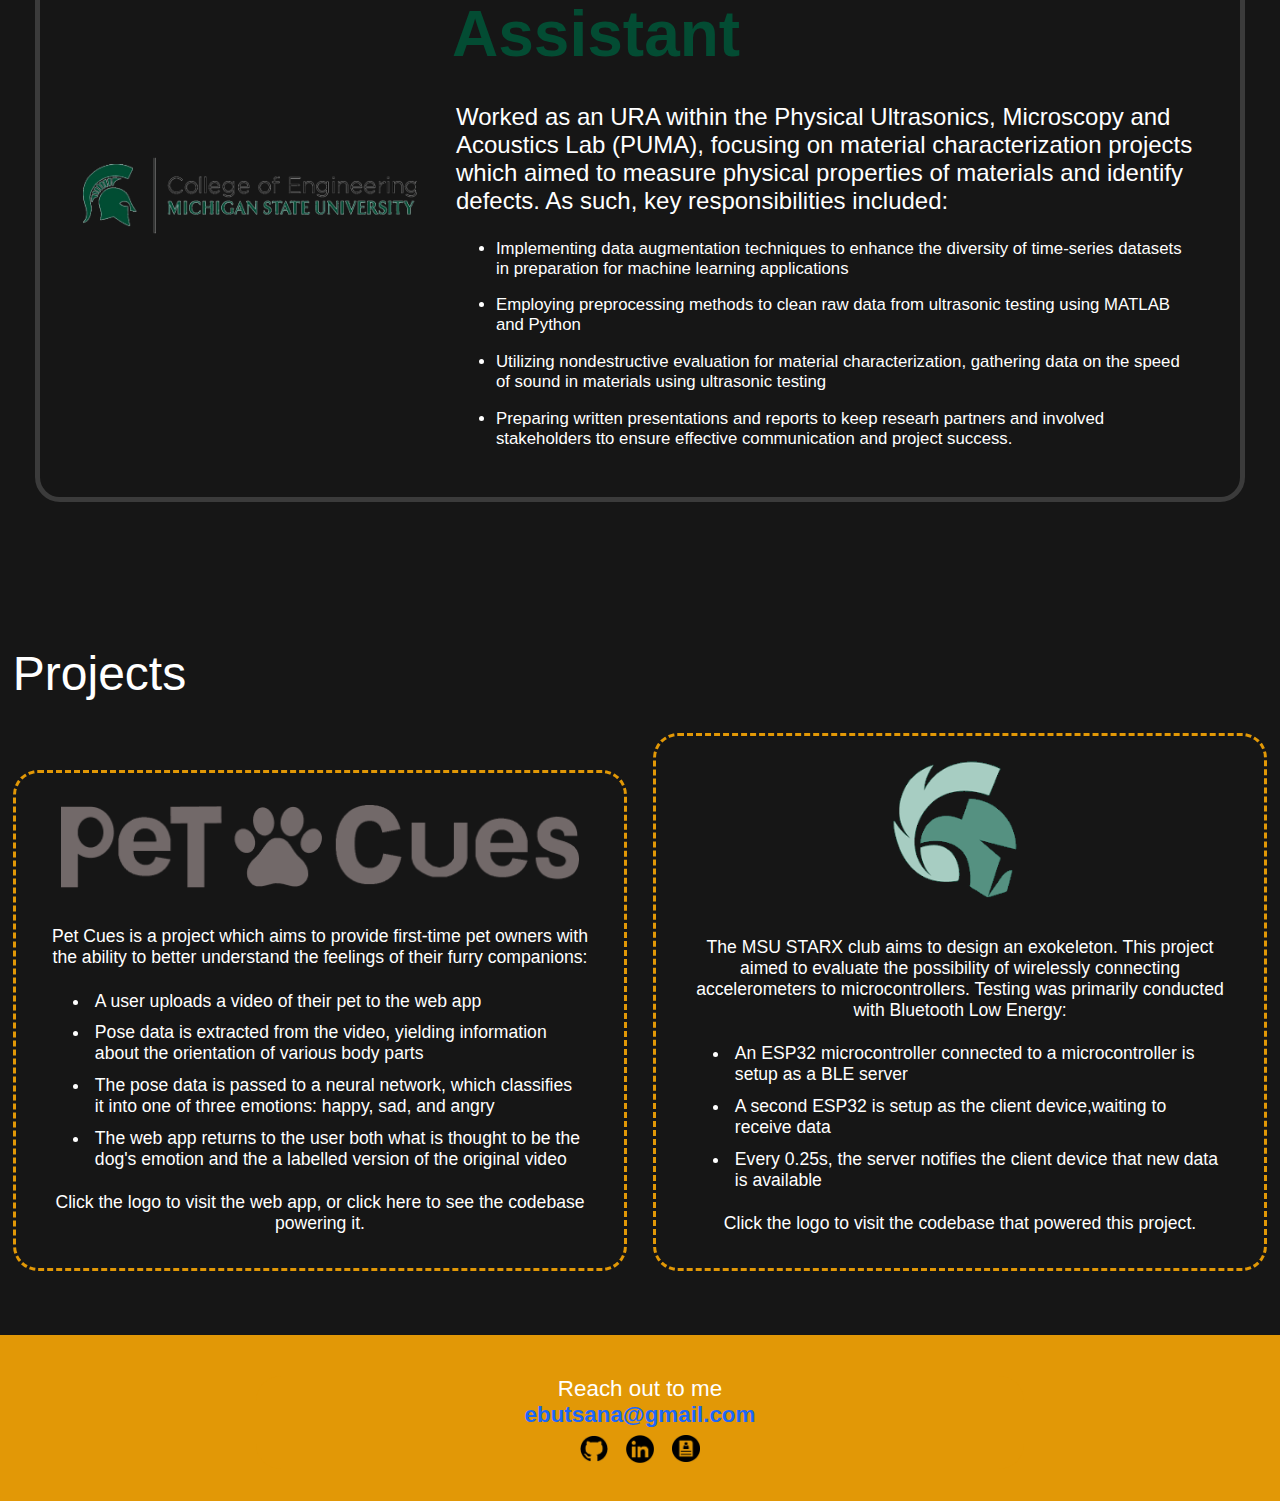
==== commit b7634555: "Updated resume and descriptions" ====
--- a/index.html
+++ b/index.html
@@ -64,14 +64,16 @@
         <div class='allEHolder'>
             <div class='experienceHolder'>
               <div class='MSUCoElogo'>
-                <img src="./resources/images/kpit.png" alt="KPIT">
+                <a href="https://kpit.com">
+                  <img src="./resources/images/kpit.png" alt="KPIT">
+                </a>
               </div>
               <div class="experienceText">
-                <p class='experience2Title'>Middleware Engineering Intern</p>
+                <p class='experience2Title'>Software Development Intern</p>
                 <div class=experience1Body>
                 Over the course of the summer of 2024, I had the opportunity to work at KPIT, an automotive software development company, as part of their middleware team. This team focuses on developing services and tools that allow applications running on electronic control units (ECUs) to access and interact with low-level operating system services. Key responsibilities included: 
                   <ul class="experience1Dets">
-                    <li>Developed an internal formatting tool using Python to help with the implementation of customer style fuidelines for generated C scripts.</li>
+                    <li>Developed an internal formatting tool using Python to help with the implementation of MISRA C guidelines for generated C scripts.</li>
                     <li>Automated the generation of Lauterbach PRACTICE scripts using Excel and Python, lowering the prerequisite technical barrier and significantly improving testing efficiency</li>
                     <li>Prepared project documentation and presentations to keep team members and other key stakeholders apprised of progress</li>
                   </ul>
@@ -80,7 +82,9 @@
             </div>
             <div class='experienceHolder'>
                <div class='MSUCoElogo'>
-                   <img src="./resources/images/CoE.png" alt="CoE">
+                  <a href="https://egr.msu.edu/~csk">
+                    <img src="./resources/images/CoE.png" alt="CoE">
+                  </a>
                </div>
                <div class='experienceText'>
 	             <p class='experience1Title'>Undergraduate Research Assistant</p>
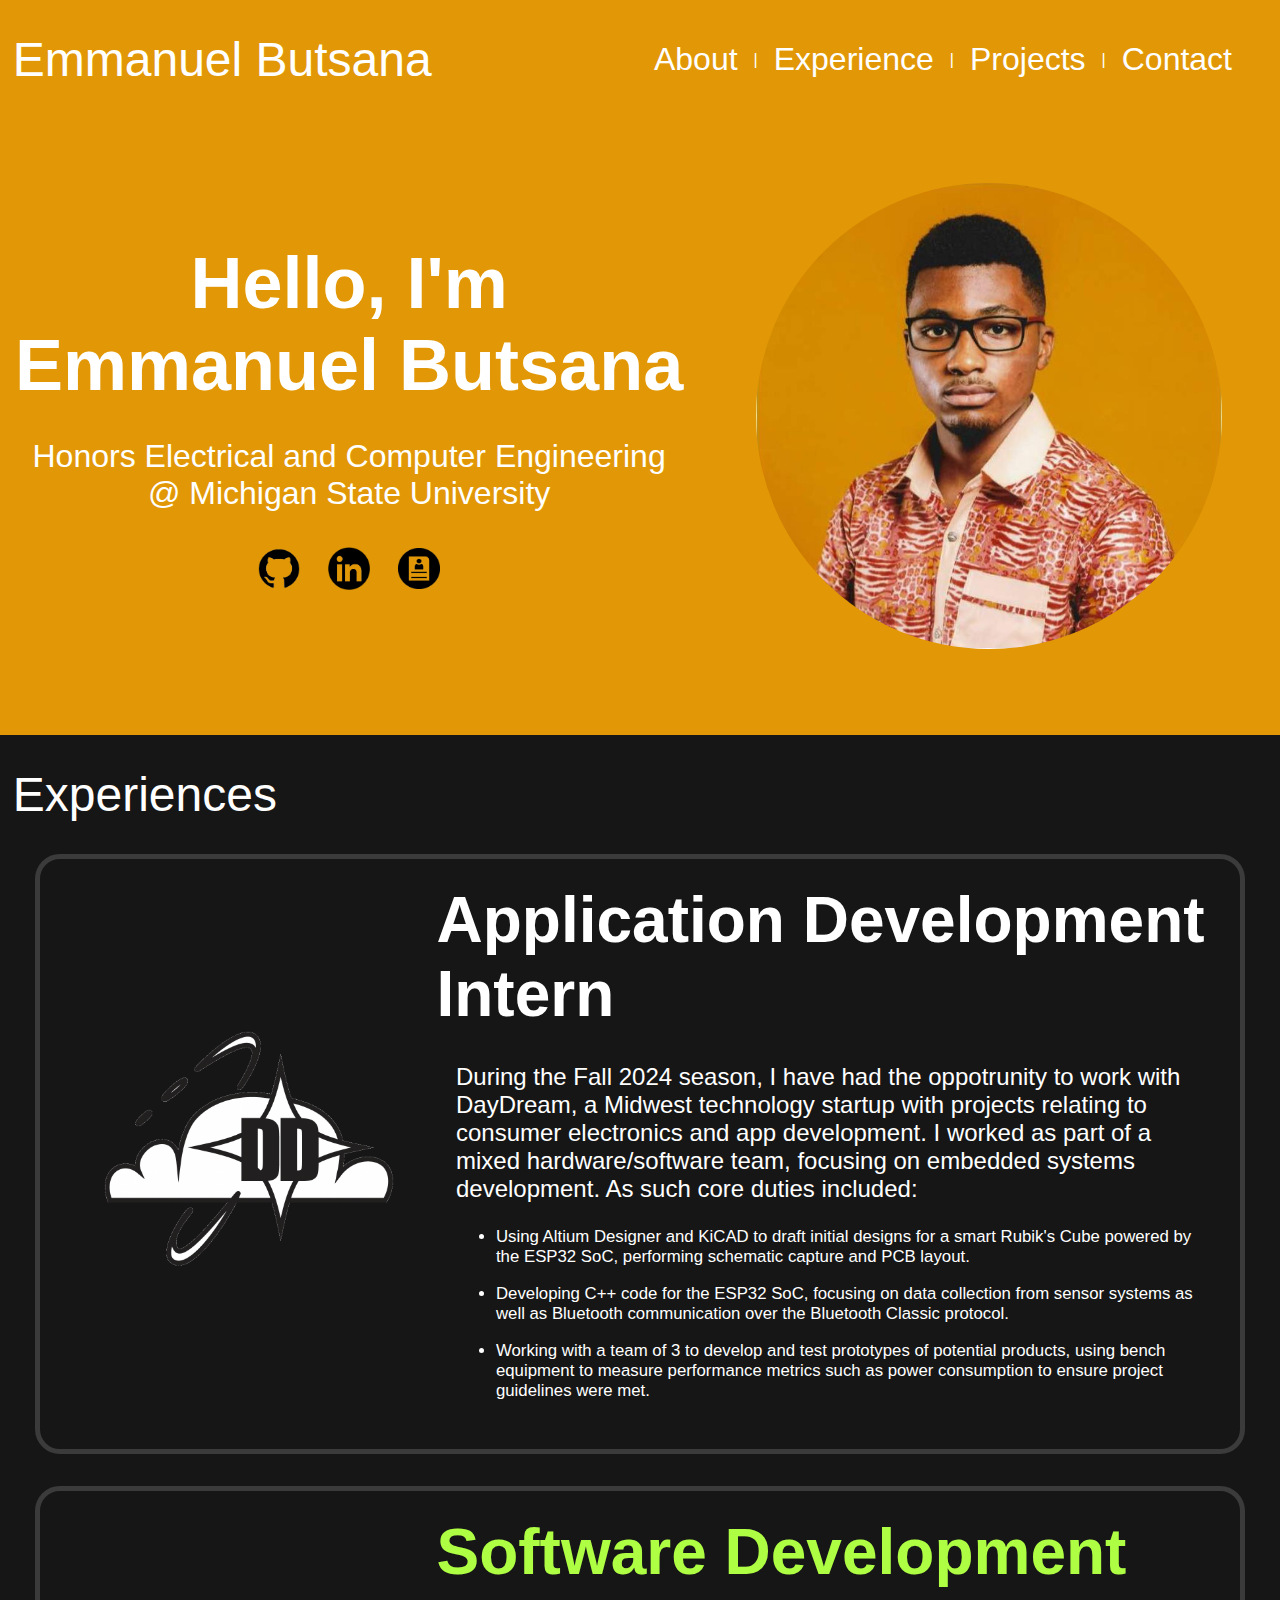
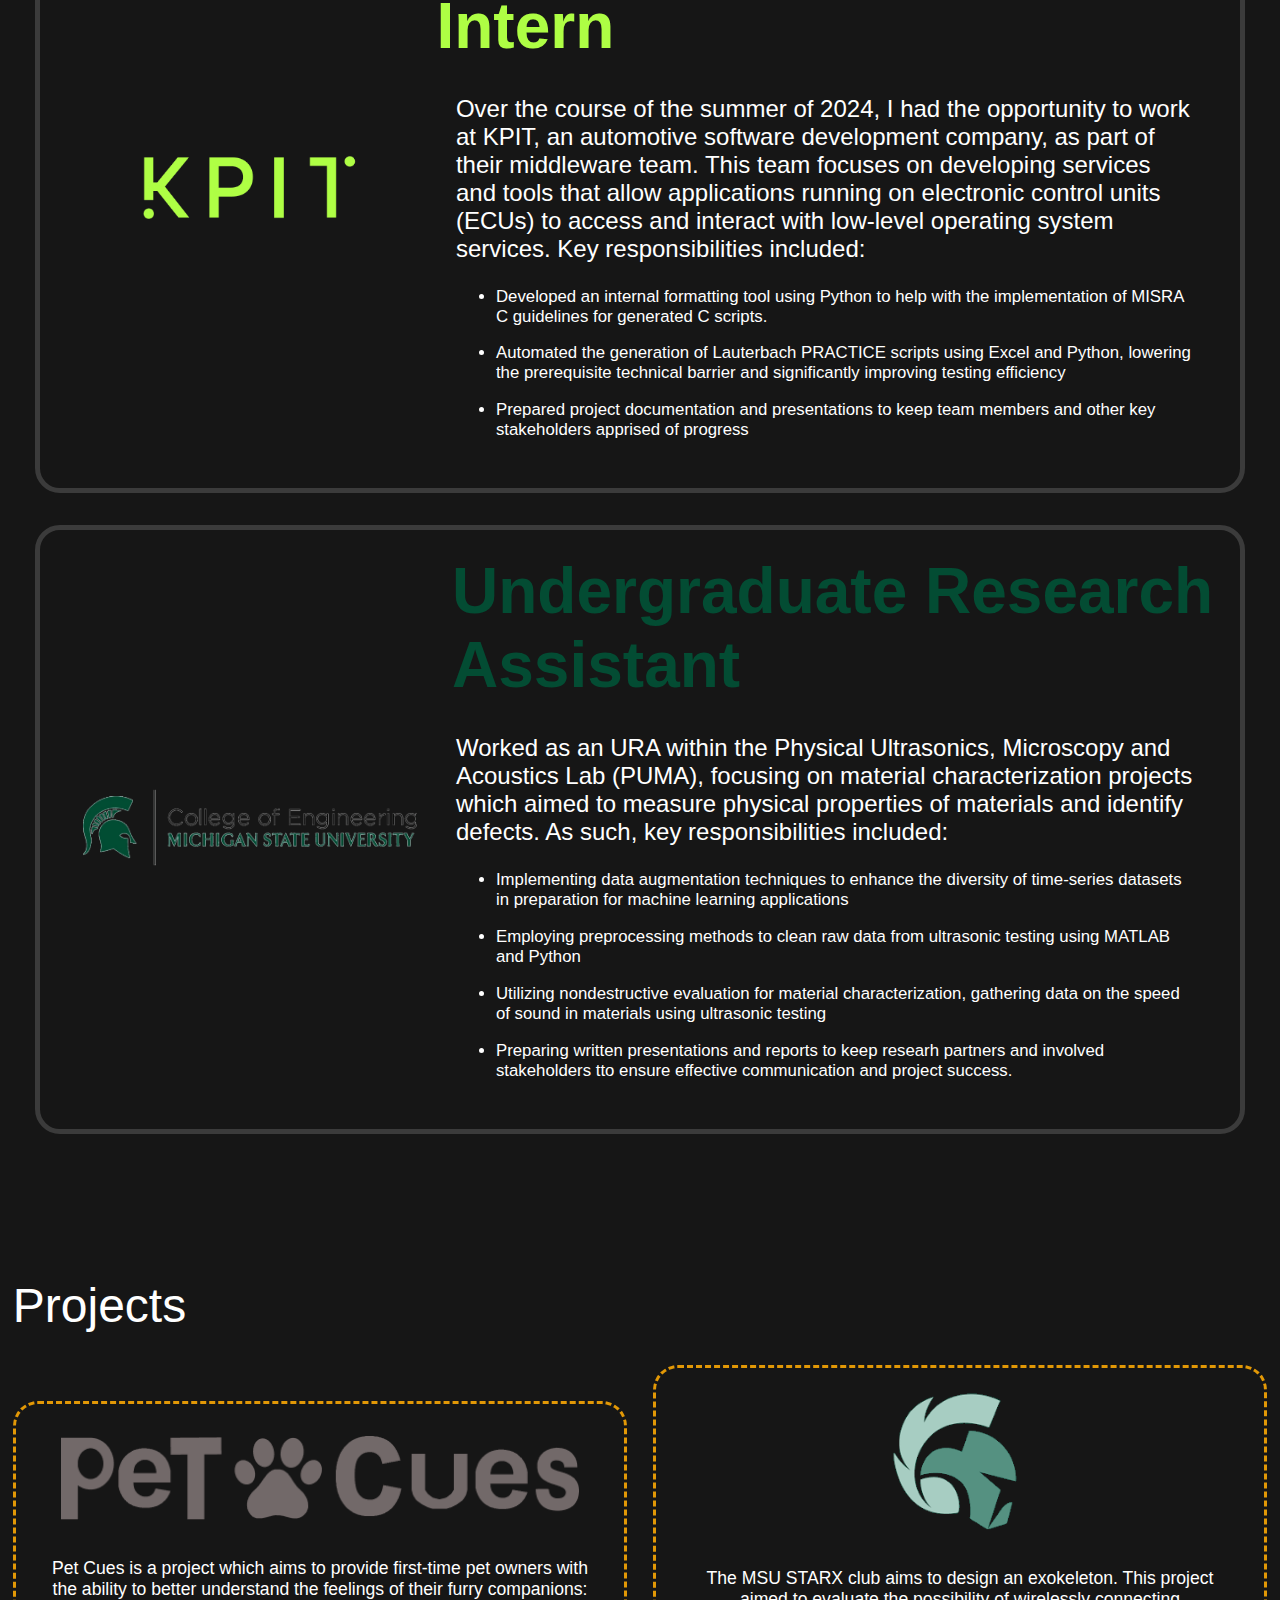
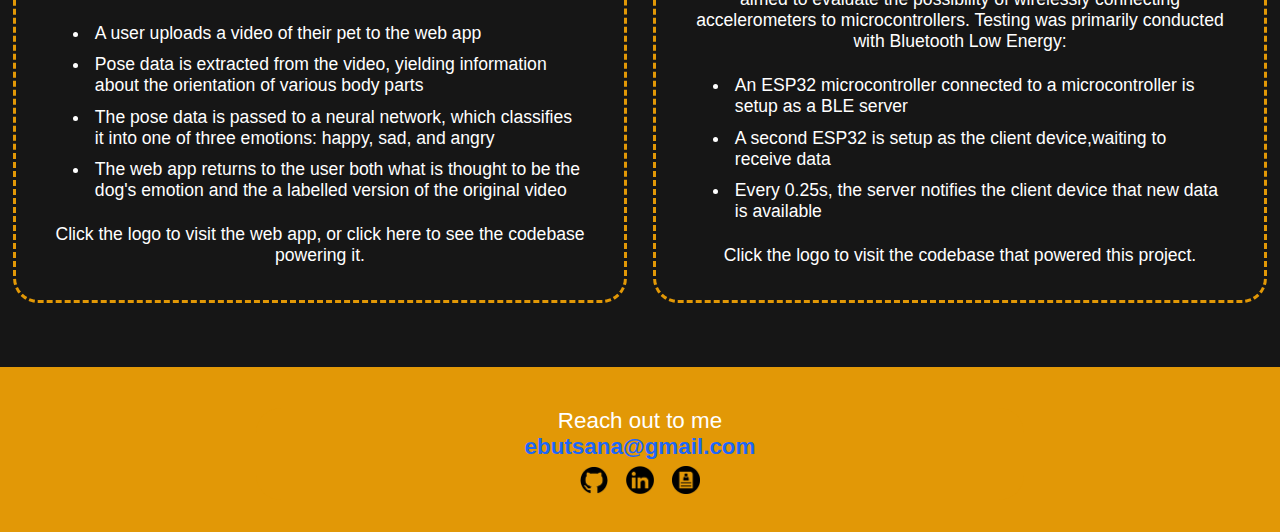
==== commit 27afe3d7: "Added DayDream experience" ====
--- a/index.html
+++ b/index.html
@@ -23,7 +23,7 @@
     
     <!--First section ("About")-->
     <div class='firstSection' id='About'>
-	<div class='leftSideSection1'>
+	  <div class='leftSideSection1'>
             <p class='lsSection1T1'> Hello, I'm </p>
             <p class='lsSection1T1'> Emmanuel Butsana </p>
             <div class='Spacer1'></div>
@@ -62,6 +62,22 @@
     <div class='secondSection' id='Experience'>
         <h1 class='title'>Experiences</h1>
         <div class='allEHolder'>
+            <div class='experienceHolder'>
+              <div class='MSUCoElogo'>
+                <img src="./resources/images/daydream.png" alt="DayDream">
+              </div>
+              <div class="experienceText">
+                <p class='experience3Title'>Application Development Intern</p>
+                <div class=experience1Body>
+                  During the Fall 2024 season, I have had the oppotrunity to work with DayDream, a Midwest technology startup with projects relating to consumer electronics and app development. I worked as part of a mixed hardware/software team, focusing on embedded systems development. As such core duties included:
+                  <ul class="experience1Dets">
+                    <li>Using Altium Designer and KiCAD to draft initial designs for a smart Rubik's Cube powered by the ESP32 SoC, performing schematic capture and PCB layout.</li>
+                    <li>Developing C++ code for the ESP32 SoC, focusing on data collection from sensor systems as well as Bluetooth communication over the Bluetooth Classic protocol.</li>
+                    <li>Working with a team of 3 to develop and test prototypes of potential products, using bench equipment to measure performance metrics such as power consumption to ensure project guidelines were met.</li>
+                  </ul>
+                </div>
+              </div>
+            </div>
             <div class='experienceHolder'>
               <div class='MSUCoElogo'>
                 <a href="https://kpit.com">
--- a/resources/css/index.css
+++ b/resources/css/index.css
@@ -230,6 +230,15 @@
       margin: auto;
     }
 
+    .experience3Title{
+      font-family: "Inter", sans-serif;
+      padding-bottom: 0.5em;
+      font-weight: 800;
+      font-size: 160%;
+      color: white;
+      margin: auto;
+    }
+
     .experience1Body{
         font-family: "Inter", sans-serif;
         font-weight: 100;
@@ -642,6 +651,15 @@
       margin: auto;
     }
 
+    .experience3Title{
+      font-family: "Inter", sans-serif;
+      padding-bottom: 0.5em;
+      font-weight: 800;
+      font-size: 400%;
+      color: white;
+      margin: auto;
+    }
+
     .experience1Body{
         font-family: "Inter", sans-serif;
         font-weight: 100;
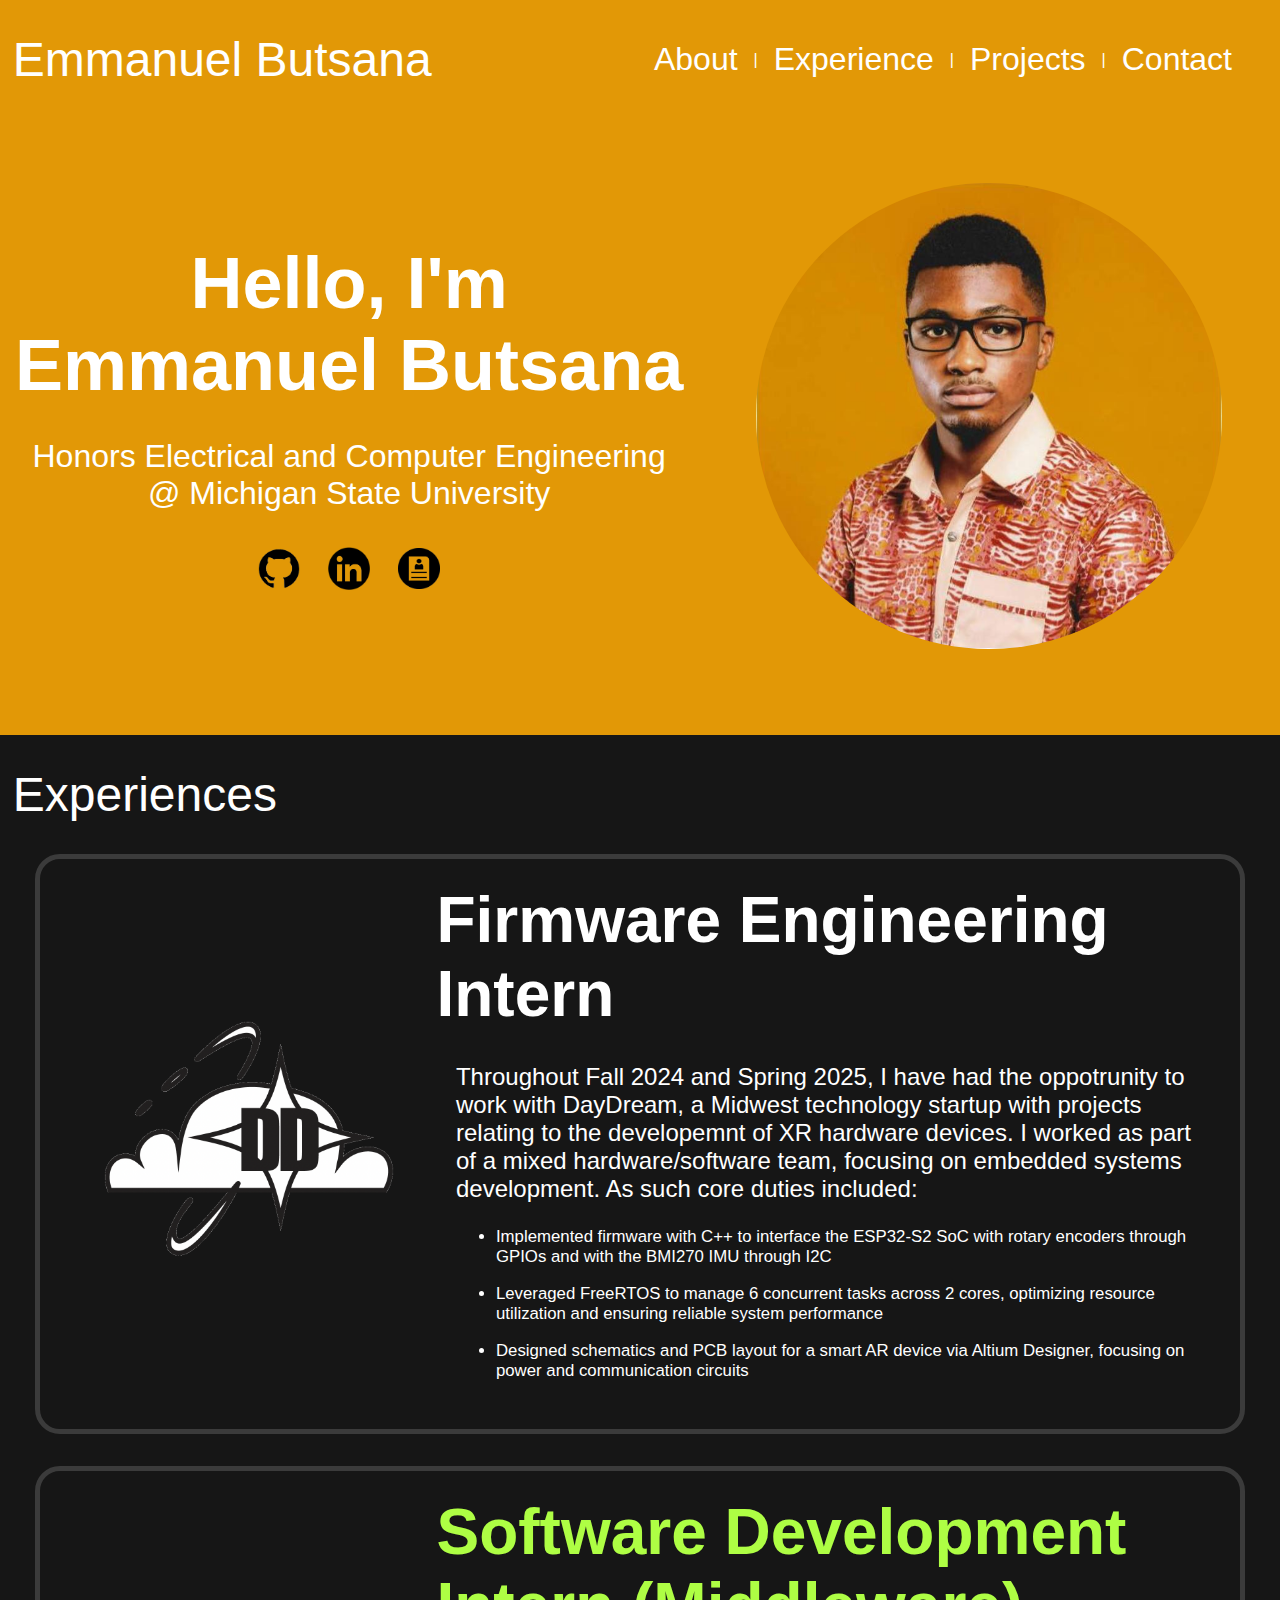
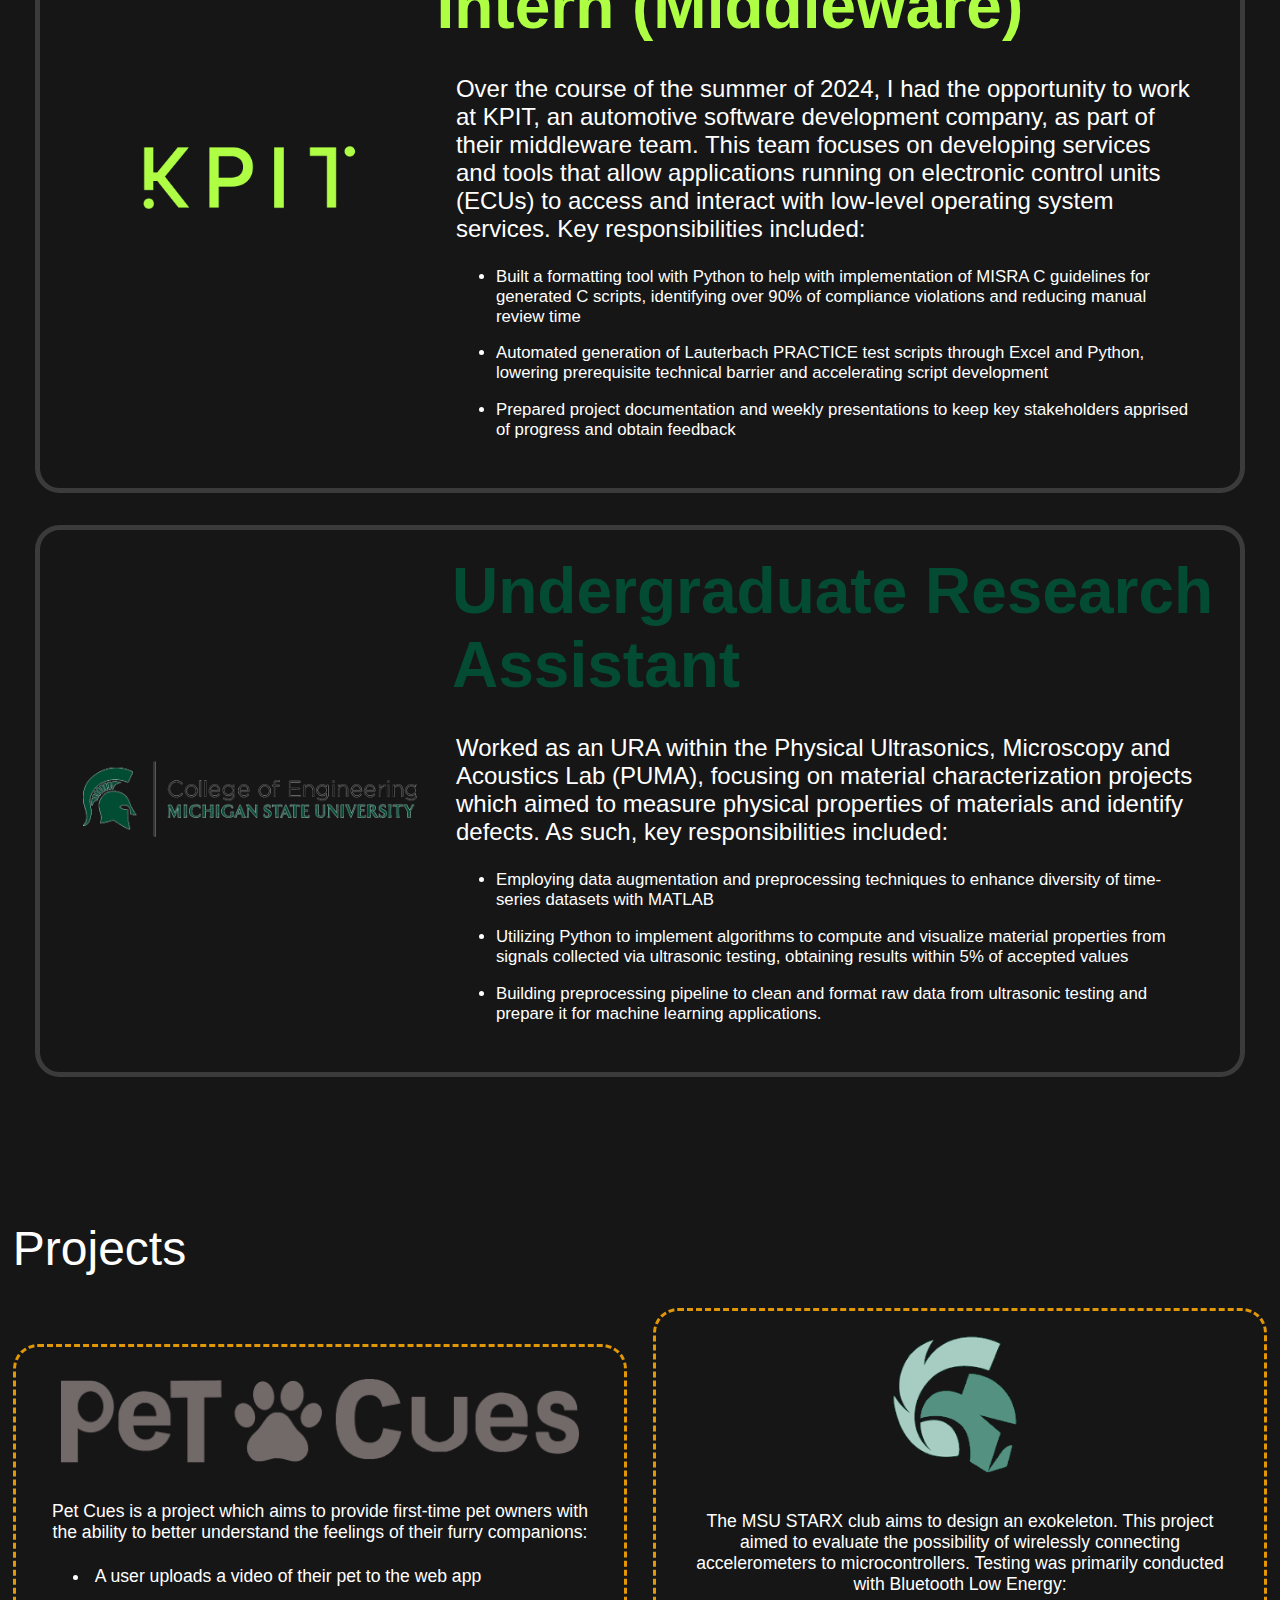
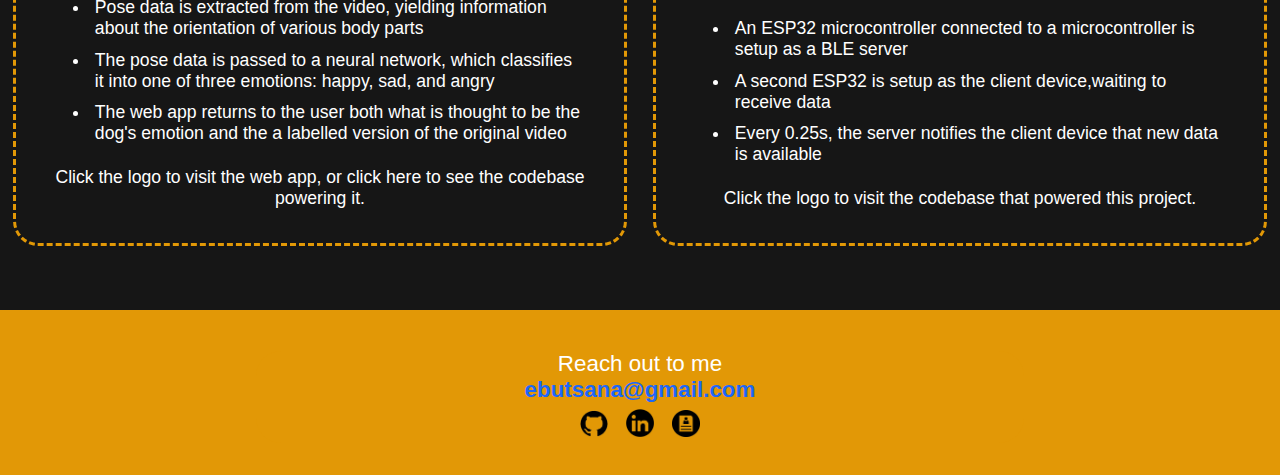
==== commit c624d600: "Updated experiences and resume" ====
--- a/index.html
+++ b/index.html
@@ -67,13 +67,13 @@
                 <img src="./resources/images/daydream.png" alt="DayDream">
               </div>
               <div class="experienceText">
-                <p class='experience3Title'>Application Development Intern</p>
+                <p class='experience3Title'>Firmware Engineering Intern</p>
                 <div class=experience1Body>
-                  During the Fall 2024 season, I have had the oppotrunity to work with DayDream, a Midwest technology startup with projects relating to consumer electronics and app development. I worked as part of a mixed hardware/software team, focusing on embedded systems development. As such core duties included:
+                  Throughout Fall 2024 and Spring 2025, I have had the oppotrunity to work with DayDream, a Midwest technology startup with projects relating to the developemnt of XR hardware devices. I worked as part of a mixed hardware/software team, focusing on embedded systems development. As such core duties included:
                   <ul class="experience1Dets">
-                    <li>Using Altium Designer and KiCAD to draft initial designs for a smart Rubik's Cube powered by the ESP32 SoC, performing schematic capture and PCB layout.</li>
-                    <li>Developing C++ code for the ESP32 SoC, focusing on data collection from sensor systems as well as Bluetooth communication over the Bluetooth Classic protocol.</li>
-                    <li>Working with a team of 3 to develop and test prototypes of potential products, using bench equipment to measure performance metrics such as power consumption to ensure project guidelines were met.</li>
+                    <li>Implemented firmware with C++ to interface the ESP32-S2 SoC with rotary encoders through GPIOs and with the BMI270 IMU through I2C</li>
+                    <li>Leveraged FreeRTOS to manage 6 concurrent tasks across 2 cores, optimizing resource utilization and ensuring reliable system performance</li>
+                    <li>Designed schematics and PCB layout for a smart AR device via Altium Designer, focusing on power and communication circuits</li>
                   </ul>
                 </div>
               </div>
@@ -85,13 +85,13 @@
                 </a>
               </div>
               <div class="experienceText">
-                <p class='experience2Title'>Software Development Intern</p>
+                <p class='experience2Title'>Software Development Intern (Middleware)</p>
                 <div class=experience1Body>
                 Over the course of the summer of 2024, I had the opportunity to work at KPIT, an automotive software development company, as part of their middleware team. This team focuses on developing services and tools that allow applications running on electronic control units (ECUs) to access and interact with low-level operating system services. Key responsibilities included: 
                   <ul class="experience1Dets">
-                    <li>Developed an internal formatting tool using Python to help with the implementation of MISRA C guidelines for generated C scripts.</li>
-                    <li>Automated the generation of Lauterbach PRACTICE scripts using Excel and Python, lowering the prerequisite technical barrier and significantly improving testing efficiency</li>
-                    <li>Prepared project documentation and presentations to keep team members and other key stakeholders apprised of progress</li>
+                    <li>Built a formatting tool with Python to help with implementation of MISRA C guidelines for generated C scripts, identifying over 90% of compliance violations and reducing manual review time</li>
+                    <li>Automated generation of Lauterbach PRACTICE test scripts through Excel and Python, lowering prerequisite technical barrier and accelerating script development</li>
+                    <li>Prepared project documentation and weekly presentations to keep key stakeholders apprised of progress and obtain feedback</li>
                   </ul>
                 </div>
               </div>
@@ -108,10 +108,9 @@
                    Worked as an URA within the Physical Ultrasonics, Microscopy and Acoustics Lab (PUMA), focusing on material characterization  projects
                    which aimed to measure physical properties of materials and identify defects. As such, key responsibilities included:
                    <ul class='experience1Dets'>
-                       <li>Implementing data augmentation techniques to enhance the diversity of time-series datasets in preparation for machine learning applications</li>
-                       <li>Employing preprocessing methods to clean raw data from ultrasonic testing using MATLAB and Python</li>
-                       <li>Utilizing nondestructive evaluation for material characterization, gathering data on the speed of sound in materials using ultrasonic testing</li>
-                       <li>Preparing written presentations and reports to keep researh partners and involved stakeholders tto ensure effective communication and project success.</li>
+                       <li>Employing data augmentation and preprocessing techniques to enhance diversity of time-series datasets with MATLAB</li>
+                       <li>Utilizing Python to implement algorithms to compute and visualize material properties from signals collected via ultrasonic testing, obtaining results within 5% of accepted values</li>
+                       <li>Building preprocessing pipeline to clean and format raw data from ultrasonic testing and prepare it for machine learning applications.</li>
                    </ul> 
                    </div>
                 </div>
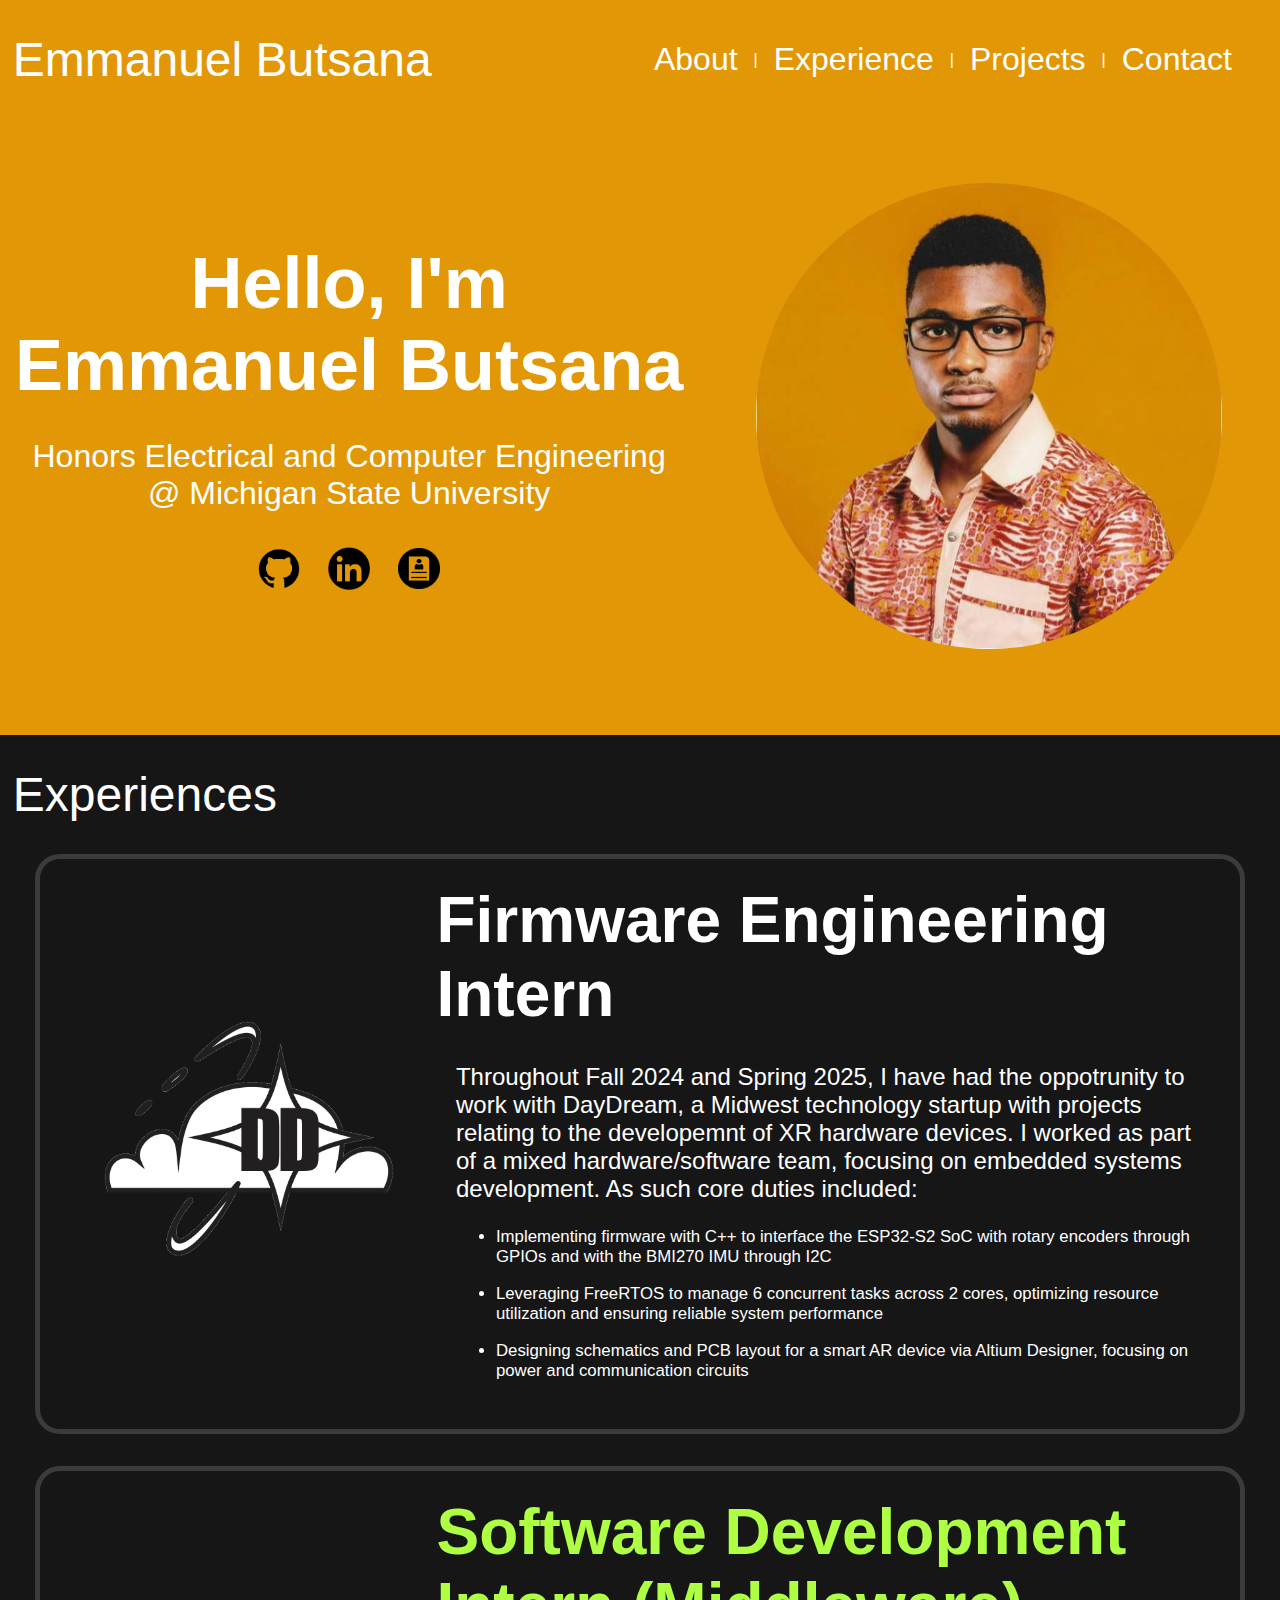
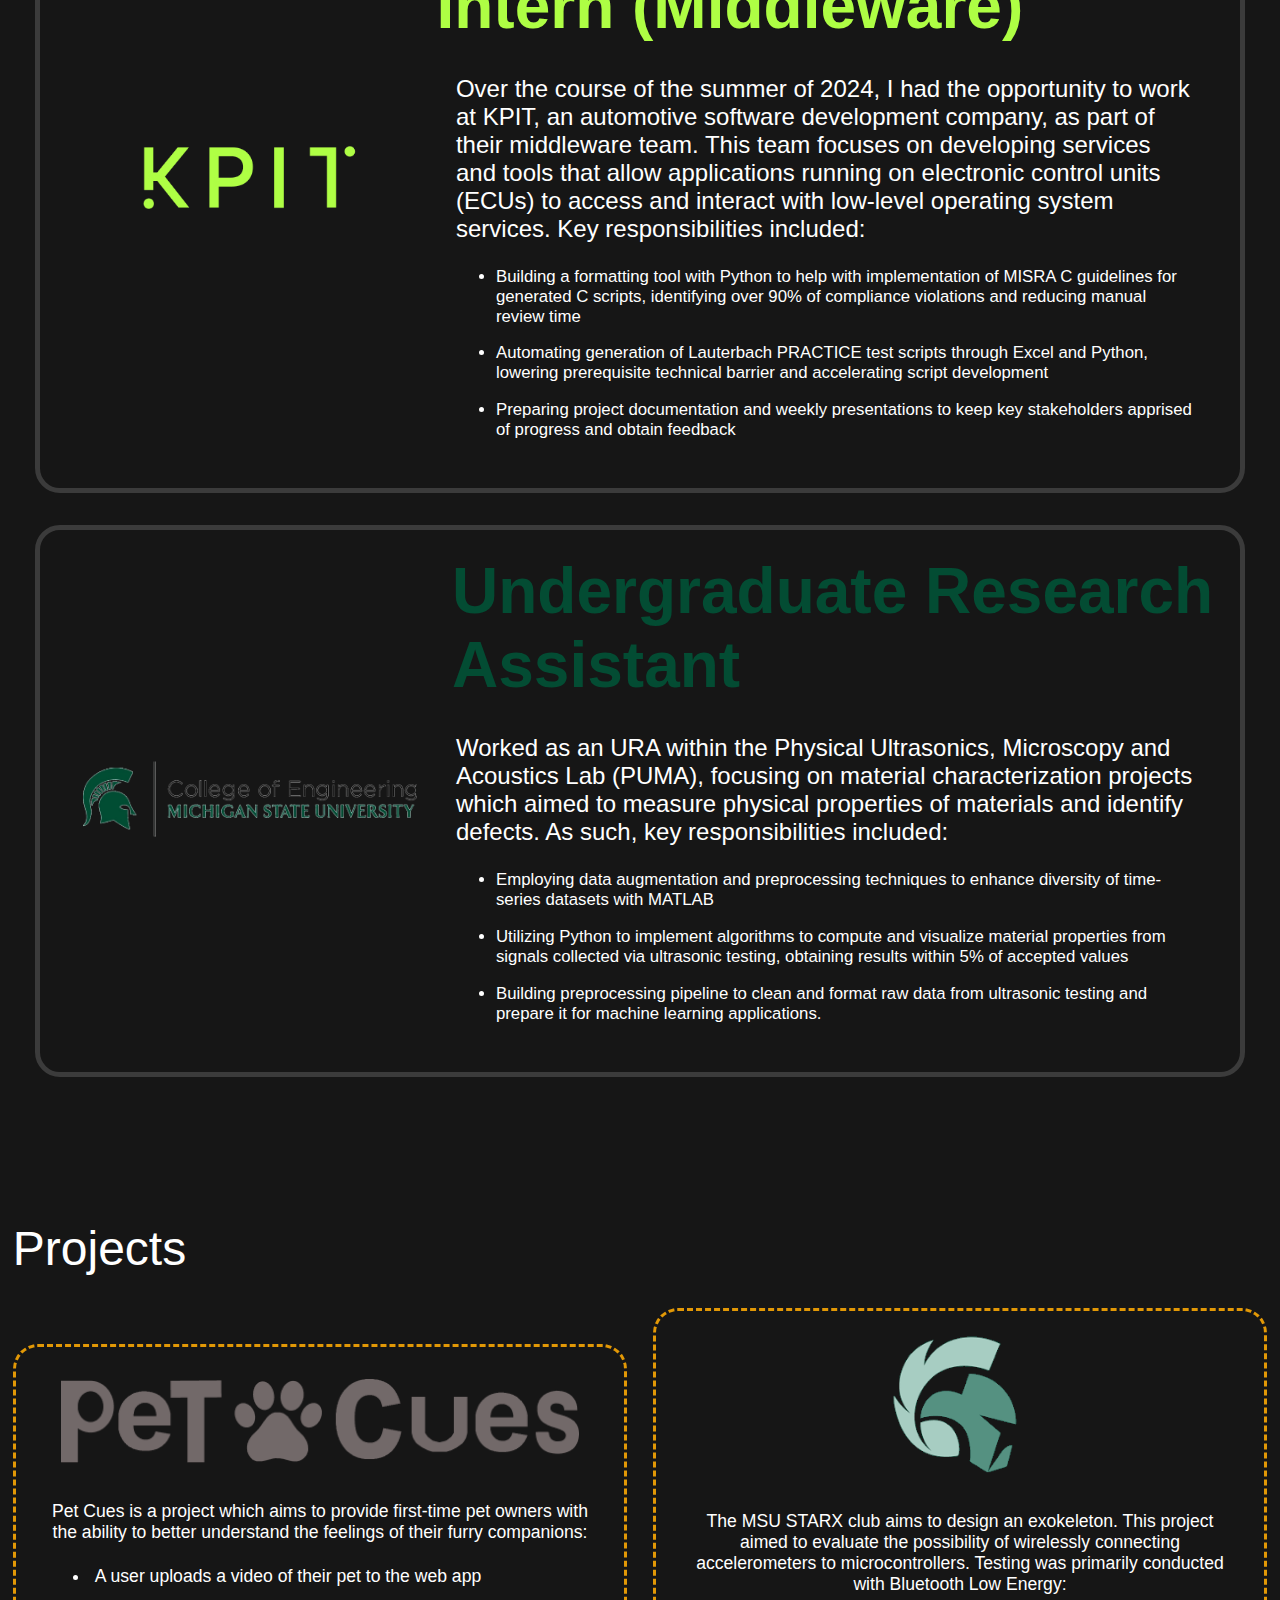
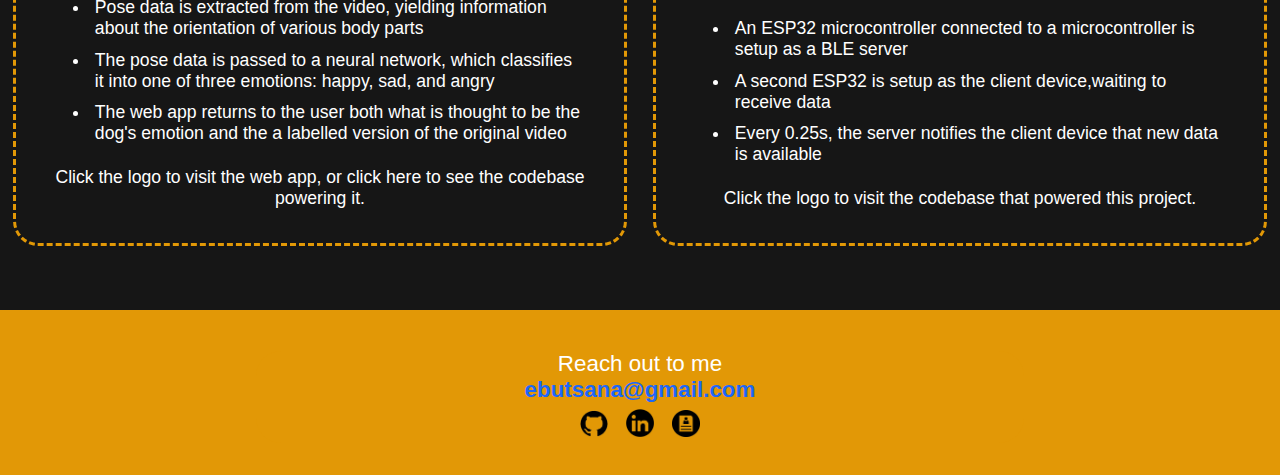
==== commit 44512a4f: "Fixed use of past tense in descriptions" ====
--- a/index.html
+++ b/index.html
@@ -71,9 +71,9 @@
                 <div class=experience1Body>
                   Throughout Fall 2024 and Spring 2025, I have had the oppotrunity to work with DayDream, a Midwest technology startup with projects relating to the developemnt of XR hardware devices. I worked as part of a mixed hardware/software team, focusing on embedded systems development. As such core duties included:
                   <ul class="experience1Dets">
-                    <li>Implemented firmware with C++ to interface the ESP32-S2 SoC with rotary encoders through GPIOs and with the BMI270 IMU through I2C</li>
-                    <li>Leveraged FreeRTOS to manage 6 concurrent tasks across 2 cores, optimizing resource utilization and ensuring reliable system performance</li>
-                    <li>Designed schematics and PCB layout for a smart AR device via Altium Designer, focusing on power and communication circuits</li>
+                    <li>Implementing firmware with C++ to interface the ESP32-S2 SoC with rotary encoders through GPIOs and with the BMI270 IMU through I2C</li>
+                    <li>Leveraging FreeRTOS to manage 6 concurrent tasks across 2 cores, optimizing resource utilization and ensuring reliable system performance</li>
+                    <li>Designing schematics and PCB layout for a smart AR device via Altium Designer, focusing on power and communication circuits</li>
                   </ul>
                 </div>
               </div>
@@ -89,9 +89,9 @@
                 <div class=experience1Body>
                 Over the course of the summer of 2024, I had the opportunity to work at KPIT, an automotive software development company, as part of their middleware team. This team focuses on developing services and tools that allow applications running on electronic control units (ECUs) to access and interact with low-level operating system services. Key responsibilities included: 
                   <ul class="experience1Dets">
-                    <li>Built a formatting tool with Python to help with implementation of MISRA C guidelines for generated C scripts, identifying over 90% of compliance violations and reducing manual review time</li>
-                    <li>Automated generation of Lauterbach PRACTICE test scripts through Excel and Python, lowering prerequisite technical barrier and accelerating script development</li>
-                    <li>Prepared project documentation and weekly presentations to keep key stakeholders apprised of progress and obtain feedback</li>
+                    <li>Building a formatting tool with Python to help with implementation of MISRA C guidelines for generated C scripts, identifying over 90% of compliance violations and reducing manual review time</li>
+                    <li>Automating generation of Lauterbach PRACTICE test scripts through Excel and Python, lowering prerequisite technical barrier and accelerating script development</li>
+                    <li>Preparing project documentation and weekly presentations to keep key stakeholders apprised of progress and obtain feedback</li>
                   </ul>
                 </div>
               </div>
